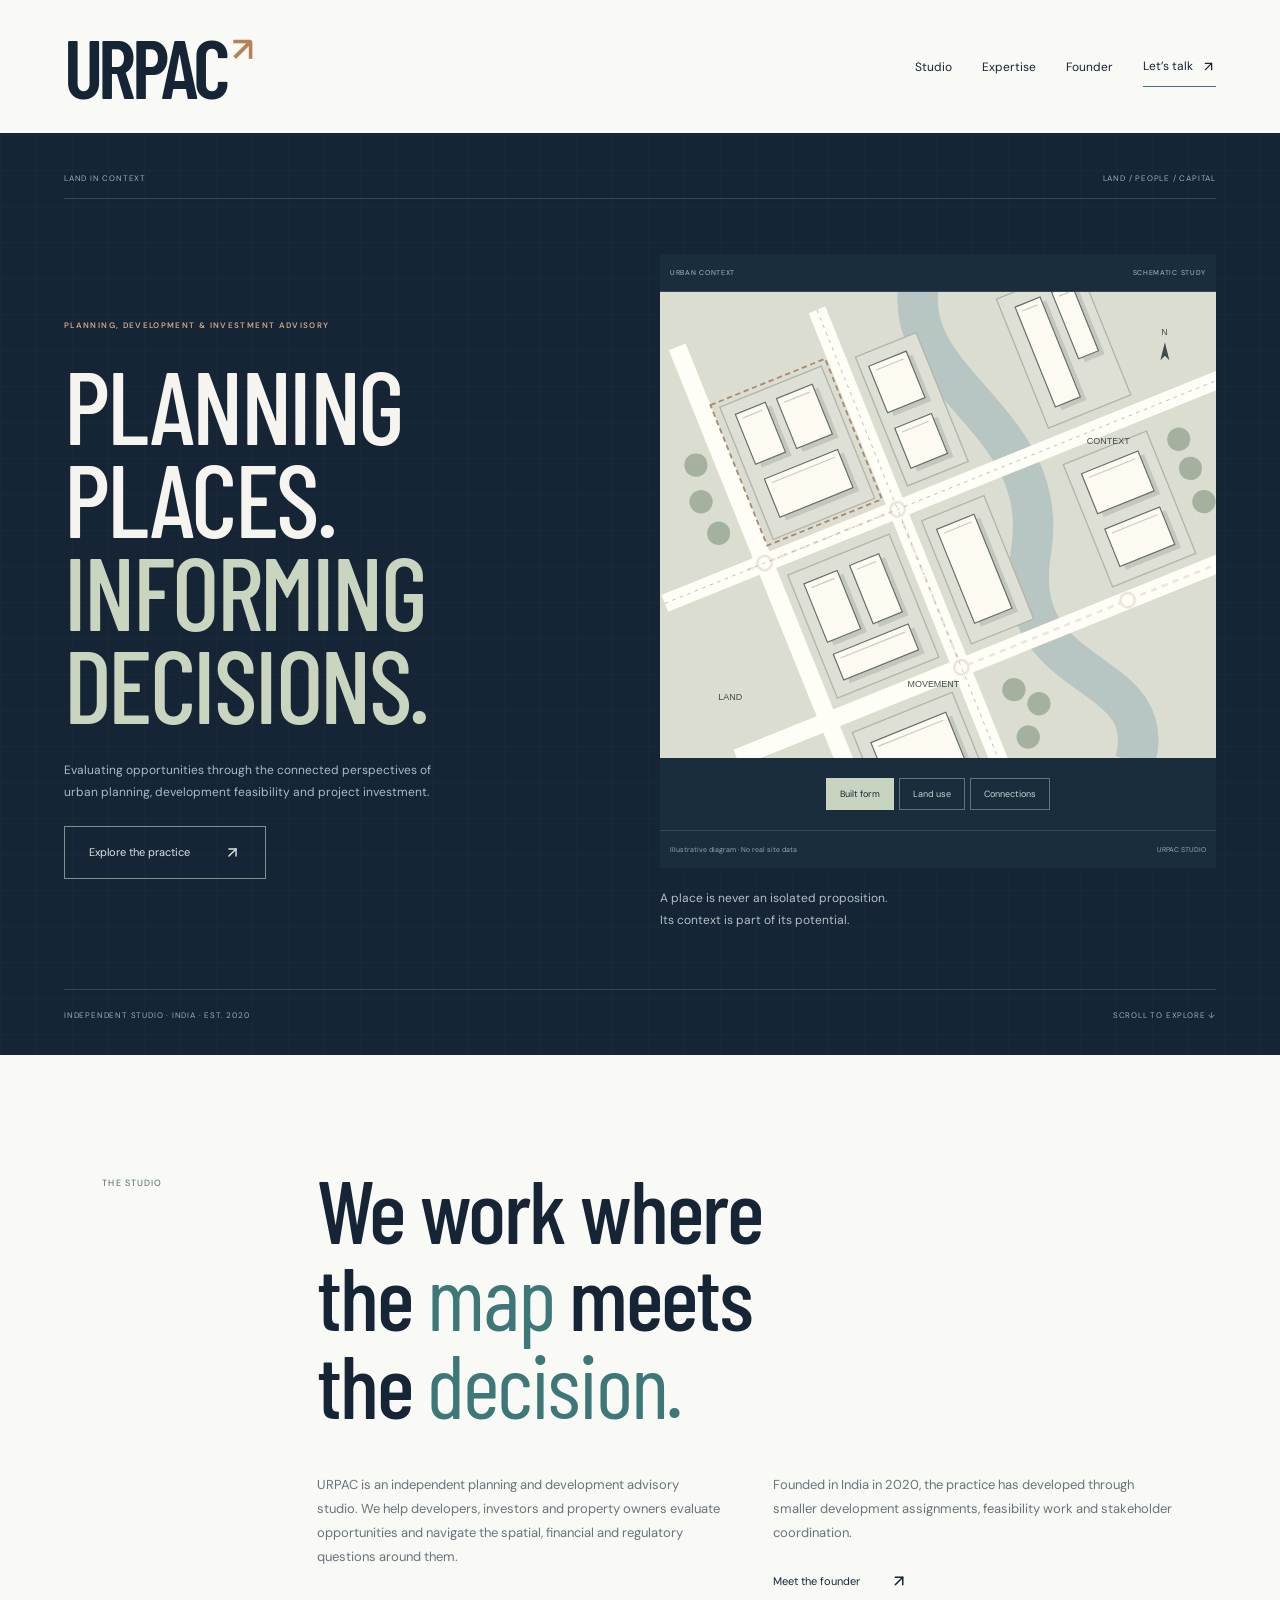
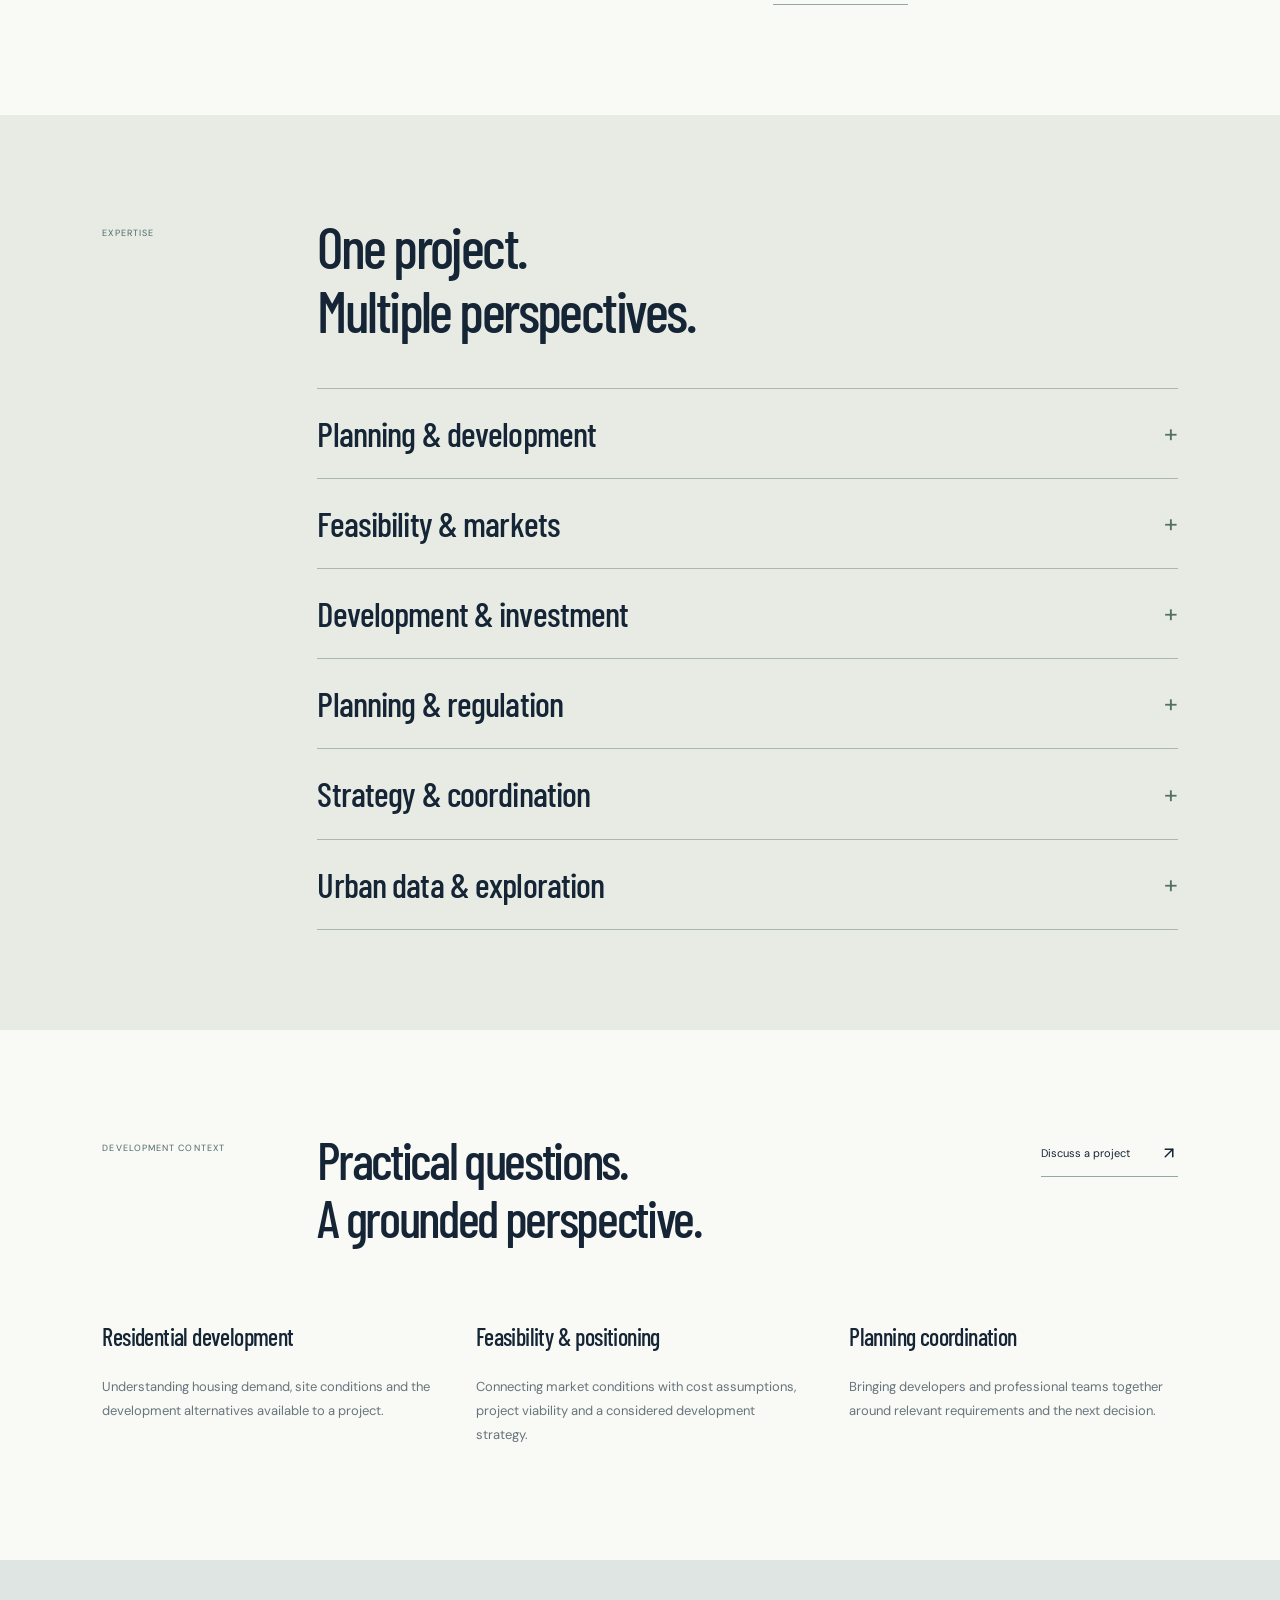
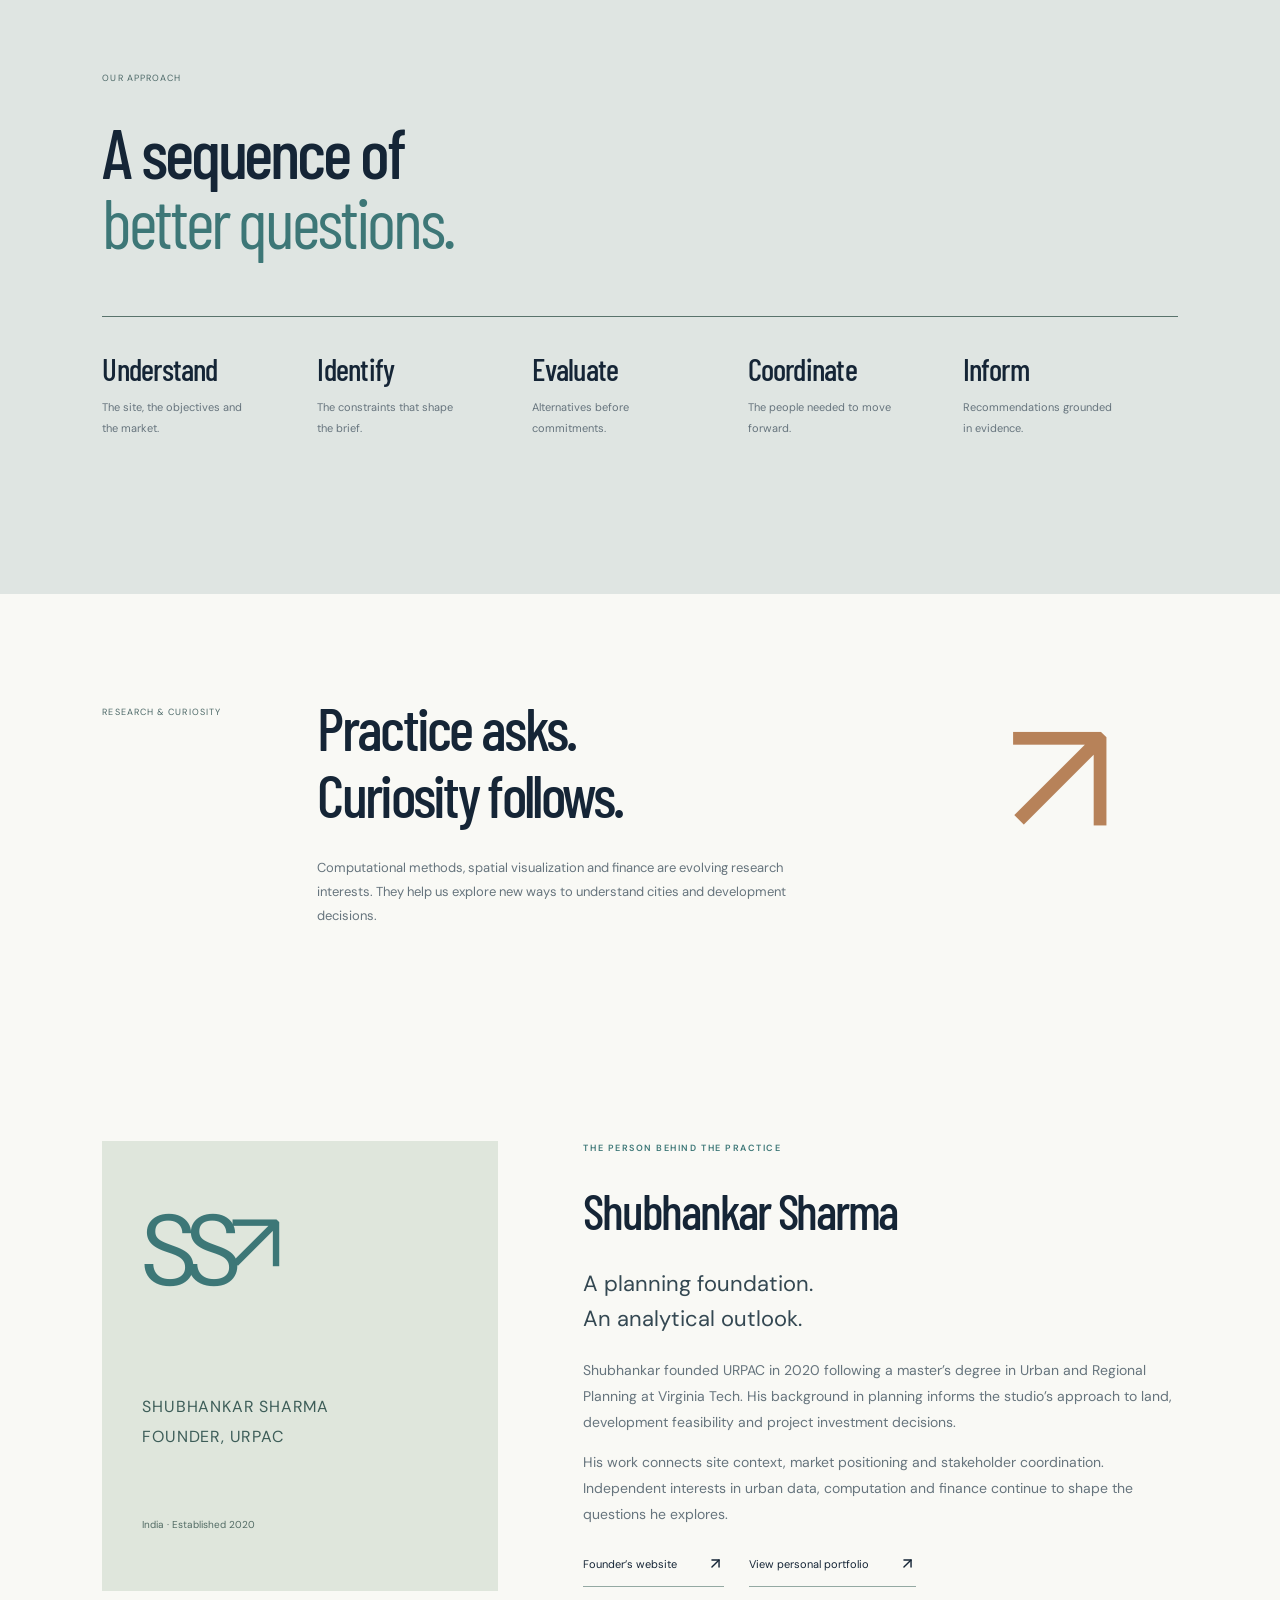
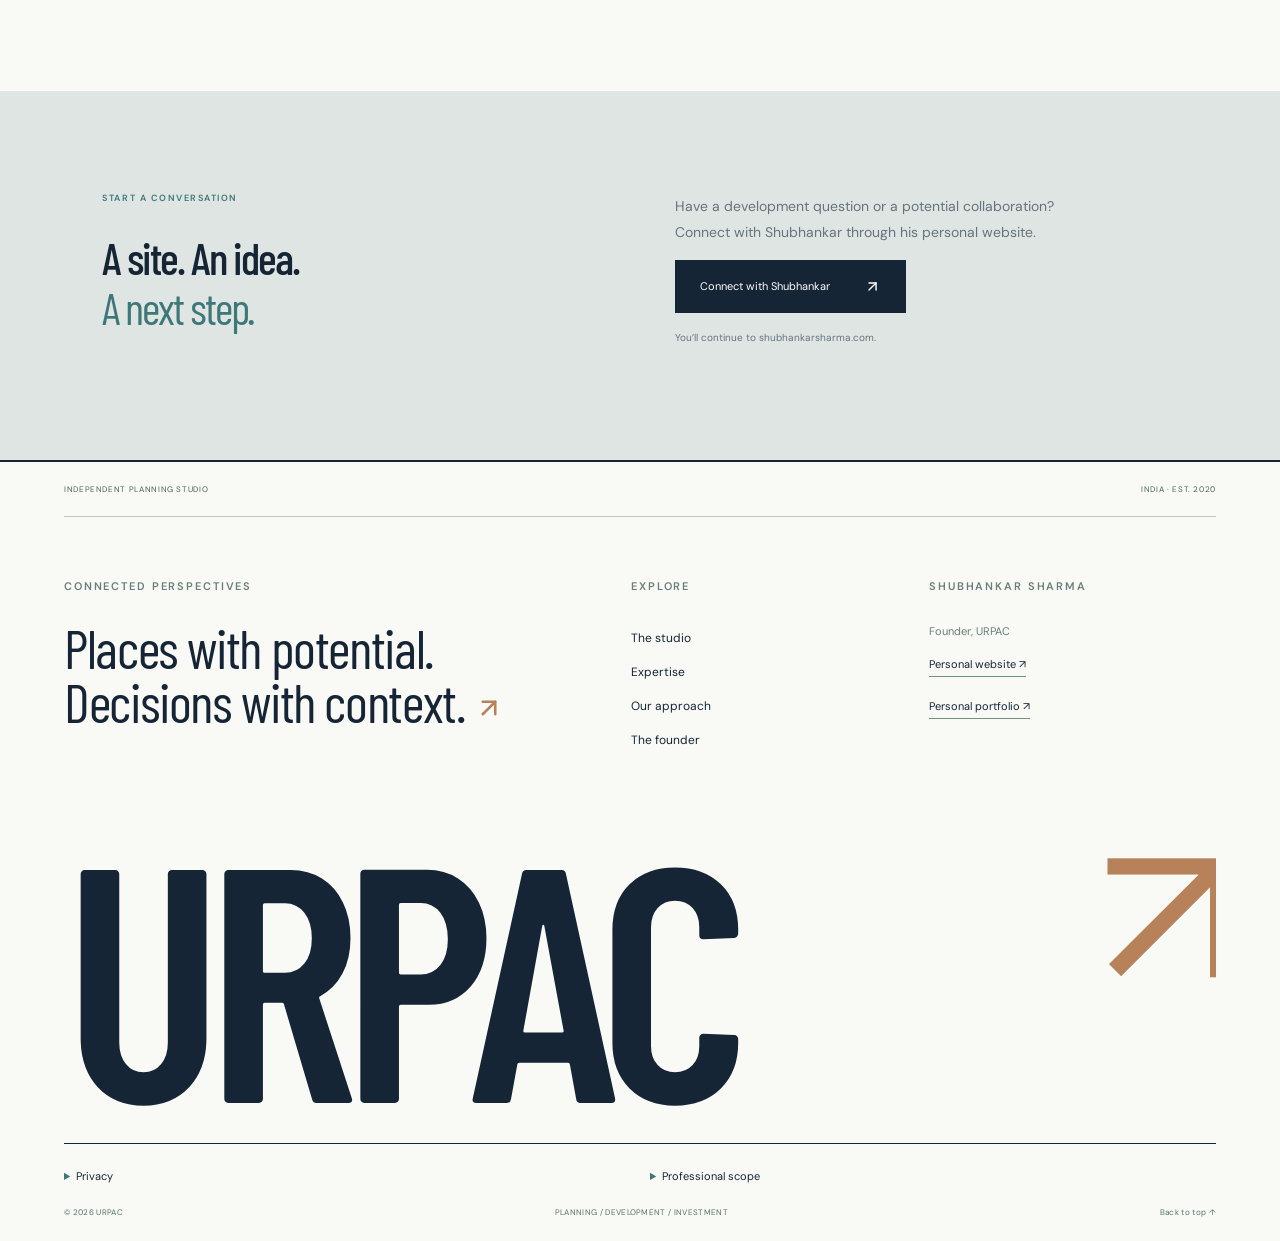
==== index.html @ d50142c6 "Launch URPAC static website" ====
<!doctype html>
<html lang="en">
<head>
<meta charset="UTF-8">
<meta name="viewport" content="width=device-width, initial-scale=1">
<meta name="theme-color" content="#152536">
<title>URPAC — Planning, Development &amp; Investment Advisory</title>
<meta name="description" content="Planning, development feasibility and investment analysis from an independent Indian studio.">
<link rel="icon" type="image/svg+xml" href="/favicon.svg">
<link rel="stylesheet" href="/css/style.css">
<link rel="canonical" href="https://urpac.shubhankarsharma.com/">
<meta property="og:title" content="URPAC — Planning, Development &amp; Investment Advisory">
<meta property="og:description" content="Planning, development feasibility and investment analysis from an independent Indian studio.">
<meta property="og:type" content="website">
<meta property="og:url" content="https://urpac.shubhankarsharma.com/">
<meta property="og:image" content="https://urpac.shubhankarsharma.com/assets/social.svg">
<meta name="robots" content="index,follow">
<script defer src="/js/main.js"></script>
</head>
<body>
<div id="root"><a class="skip" href="#main">Skip to content</a><header class="studio-header simple-header"><a href="/" class="studio-wordmark">URPAC<span class="masthead-dot">↗</span></a><nav aria-label="Main navigation" class="simple-nav"><a href="/#studio" class="">Studio</a><a href="/#expertise" class="">Expertise</a><a href="/#founder" class="">Founder</a><a href="/#contact" class="">Let’s talk <svg xmlns="http://www.w3.org/2000/svg" width="15" height="15" viewBox="0 0 24 24" fill="none" stroke="currentColor" stroke-width="2" stroke-linecap="round" stroke-linejoin="round" class="lucide lucide-arrow-up-right"><path d="M7 7h10v10"></path><path d="M7 17 17 7"></path></svg></a></nav></header><main id="main"><section class="studio-hero"><div class="sheet-corner"><span>LAND IN CONTEXT</span><span>LAND / PEOPLE / CAPITAL</span></div><div class="studio-hero-main"><div><p class="eyebrow">PLANNING, DEVELOPMENT &amp; INVESTMENT ADVISORY</p><h1>PLANNING<br/>PLACES.<br/><span>INFORMING<br/>DECISIONS.</span></h1><p>Evaluating opportunities through the connected perspectives of urban planning, development feasibility and project investment.</p><a href="/#expertise" class="action">Explore the practice<svg xmlns="http://www.w3.org/2000/svg" width="17" height="17" viewBox="0 0 24 24" fill="none" stroke="currentColor" stroke-width="2" stroke-linecap="round" stroke-linejoin="round" class="lucide lucide-arrow-up-right"><path d="M7 7h10v10"></path><path d="M7 17 17 7"></path></svg></a></div><div class="studio-drawing"><div class="urban-map map-built-form"><div class="map-top"><span>URBAN CONTEXT</span><span>SCHEMATIC STUDY</span></div><svg viewBox="0 0 620 520" role="img" aria-label="Illustrative urban diagram showing built form, not a real location"><defs><pattern id="grid-blocksi" width="26" height="26" patternUnits="userSpaceOnUse"><path d="M26 0H0V26" fill="none" stroke="#d8ddd7" stroke-width=".5"></path></pattern></defs><rect width="620" height="520" fill="url(#grid-blocksi)"></rect><g transform="translate(50 20) rotate(-22 280 250)"><path d="M350 -30C280 70 430 170 350 300S440 470 370 560" stroke="#a9c5c5" stroke-width="45" fill="none"></path><path d="M-50 200H620M230 -40V580M-40 390H650M70 -60V600" stroke="#faf9f5" stroke-width="20"></path><path d="M-50 200H620M230 -40V580" stroke="#b5bcb5" stroke-width="1" stroke-dasharray="4 5"></path><g class="map-parcels" stroke="#a9b3a6" stroke-width="1.5" fill="#d7ddd0"><rect x="89" y="20" width="122" height="159"></rect><rect x="89" y="222" width="122" height="148"></rect><rect x="250" y="222" width="75" height="148"></rect><rect x="90" y="412" width="120" height="115"></rect><rect x="420" y="223" width="100" height="147"></rect><rect x="250" y="25" width="73" height="155"></rect><rect x="420" y="24" width="99" height="155"></rect></g><g class="map-buildings" fill="#f7f5ed" stroke="#596e69" stroke-width="1.3"><g><rect x="107" y="40" width="36" height="60" fill="#bac4ba" stroke="none"></rect><rect x="102" y="34" width="36" height="60"></rect><path d="M108 41h24" stroke="#c2c9bc"></path></g><g><rect x="156" y="41" width="43" height="60" fill="#bac4ba" stroke="none"></rect><rect x="151" y="35" width="43" height="60"></rect><path d="M157 42h31" stroke="#c2c9bc"></path></g><g><rect x="110" y="119" width="88" height="46" fill="#bac4ba" stroke="none"></rect><rect x="105" y="113" width="88" height="46"></rect><path d="M111 120h76" stroke="#c2c9bc"></path></g><g><rect x="107" y="244" width="40" height="70" fill="#bac4ba" stroke="none"></rect><rect x="102" y="238" width="40" height="70"></rect><path d="M108 245h28" stroke="#c2c9bc"></path></g><g><rect x="162" y="244" width="35" height="70" fill="#bac4ba" stroke="none"></rect><rect x="157" y="238" width="35" height="70"></rect><path d="M163 245h23" stroke="#c2c9bc"></path></g><g><rect x="108" y="329" width="90" height="31" fill="#bac4ba" stroke="none"></rect><rect x="103" y="323" width="90" height="31"></rect><path d="M109 330h78" stroke="#c2c9bc"></path></g><g><rect x="267" y="243" width="45" height="113" fill="#bac4ba" stroke="none"></rect><rect x="262" y="237" width="45" height="113"></rect><path d="M268 244h33" stroke="#c2c9bc"></path></g><g><rect x="110" y="436" width="90" height="70" fill="#bac4ba" stroke="none"></rect><rect x="105" y="430" width="90" height="70"></rect><path d="M111 437h78" stroke="#c2c9bc"></path></g><g><rect x="441" y="46" width="30" height="120" fill="#bac4ba" stroke="none"></rect><rect x="436" y="40" width="30" height="120"></rect><path d="M442 47h18" stroke="#c2c9bc"></path></g><g><rect x="485" y="46" width="24" height="80" fill="#bac4ba" stroke="none"></rect><rect x="480" y="40" width="24" height="80"></rect><path d="M486 47h12" stroke="#c2c9bc"></path></g><g><rect x="440" y="246" width="68" height="48" fill="#bac4ba" stroke="none"></rect><rect x="435" y="240" width="68" height="48"></rect><path d="M441 247h56" stroke="#c2c9bc"></path></g><g><rect x="441" y="313" width="66" height="45" fill="#bac4ba" stroke="none"></rect><rect x="436" y="307" width="66" height="45"></rect><path d="M442 314h54" stroke="#c2c9bc"></path></g><g><rect x="265" y="46" width="45" height="56" fill="#bac4ba" stroke="none"></rect><rect x="260" y="40" width="45" height="56"></rect><path d="M266 47h33" stroke="#c2c9bc"></path></g><g><rect x="266" y="121" width="44" height="48" fill="#bac4ba" stroke="none"></rect><rect x="261" y="115" width="44" height="48"></rect><path d="M267 122h32" stroke="#c2c9bc"></path></g></g><g fill="#7b9b7b"><circle cx="40" cy="70" r="13" opacity=".65"></circle><circle cx="30" cy="110" r="13" opacity=".65"></circle><circle cx="35" cy="150" r="13" opacity=".65"></circle><circle cx="550" cy="245" r="13" opacity=".65"></circle><circle cx="550" cy="280" r="13" opacity=".65"></circle><circle cx="550" cy="320" r="13" opacity=".65"></circle><circle cx="275" cy="435" r="13" opacity=".65"></circle><circle cx="295" cy="460" r="13" opacity=".65"></circle><circle cx="270" cy="490" r="13" opacity=".65"></circle></g><g class="connection-lines" stroke="#b78259" stroke-width="3" fill="#faf8f2"><path d="M50 200H230V390H540" fill="none" stroke-dasharray="7 6"></path><circle cx="70" cy="200" r="8"></circle><circle cx="230" cy="200" r="8"></circle><circle cx="230" cy="390" r="8"></circle><circle cx="430" cy="390" r="8"></circle></g><rect x="80" y="14" width="138" height="169" fill="none" stroke="#b78259" stroke-width="2" stroke-dasharray="6 4"></rect></g><g fill="#344d4e" font-family="Arial" font-size="10"><text x="65" y="455">LAND</text><text x="276" y="440">MOVEMENT</text><text x="476" y="170">CONTEXT</text><text x="559" y="48">N</text><path d="M563 56l-5 20 5-5 5 5z"></path></g></svg><div class="map-controls" aria-label="Diagram layers"><button aria-pressed="true">Built form</button><button aria-pressed="false">Land use</button><button aria-pressed="false">Connections</button></div><div class="map-bottom"><span>Illustrative diagram · No real site data</span><span>URPAC STUDIO</span></div></div><p> A place is never an isolated proposition.<br/>Its context is part of its potential.</p></div></div><div class="sheet-bottom"><span>INDEPENDENT STUDIO · INDIA · EST. 2020</span><span>SCROLL TO EXPLORE ↓</span></div></section><section id="studio" class="studio-intro section"><div class="section-ref">THE STUDIO</div><div><h2>We work where<br/>the <em>map</em> meets<br/>the <em>decision.</em></h2><div class="intro-columns"><p>URPAC is an independent planning and development advisory studio. We help developers, investors and property owners evaluate opportunities and navigate the spatial, financial and regulatory questions around them.</p><div><p>Founded in India in 2020, the practice has developed through smaller development assignments, feasibility work and stakeholder coordination.</p><a href="/#founder" class="text-link">Meet the founder<svg xmlns="http://www.w3.org/2000/svg" width="18" height="18" viewBox="0 0 24 24" fill="none" stroke="currentColor" stroke-width="2" stroke-linecap="round" stroke-linejoin="round" class="lucide lucide-arrow-up-right"><path d="M7 7h10v10"></path><path d="M7 17 17 7"></path></svg></a></div></div></div></section><section id="expertise" class="section studio-expertise"><div class="section-ref">EXPERTISE</div><div class="expertise-index"><h2>One project.<br/>Multiple perspectives.</h2><details><summary><h3>Planning &amp; development</h3><span class="expand-sign">+</span></summary><div class="expertise-expanded"><p>Understand the possibilities of a site and connect them with a considered development strategy.</p><div><ul><li>Site and land-use evaluation</li><li>Development alternatives and spatial priorities</li><li>Project coordination and development guidance</li></ul><p class="small">Engagement scope is shaped by the site, objectives and applicable local framework.</p></div></div></details><details><summary><h3>Feasibility &amp; markets</h3><span class="expand-sign">+</span></summary><div class="expertise-expanded"><p>Test development ideas against market demand, site conditions and project viability.</p><div><ul><li>Residential demand and market positioning</li><li>Development alternatives and feasibility studies</li><li>Project viability and cost considerations</li></ul><p class="small">Assumptions and information gaps are made explicit; a feasibility study is not a guarantee of project performance.</p></div></div></details><details><summary><h3>Development &amp; investment</h3><span class="expand-sign">+</span></summary><div class="expertise-expanded"><p>Bring project cash flows, costs and capital requirements into the same decision framework.</p><div><ul><li>Project-level cash-flow analysis</li><li>Investment feasibility and return scenarios</li><li>Cost sensitivities and capital-allocation alternatives</li></ul><p class="small">Project-level analytical work, not securities advice, brokerage or a claim of regulated investment-adviser status.</p></div></div></details><details><summary><h3>Planning &amp; regulation</h3><span class="expand-sign">+</span></summary><div class="expertise-expanded"><p>Identify relevant requirements and coordinate the information needed for a structured approvals process.</p><div><ul><li>Zoning and land-use interpretation</li><li>Development permission and compliance assessment</li><li>Coordination with relevant planning authorities</li></ul><p class="small">Requirements depend on jurisdiction and current rules. Permit decisions remain with the relevant authorities; approvals are not guaranteed.</p></div></div></details><details><summary><h3>Strategy &amp; coordination</h3><span class="expand-sign">+</span></summary><div class="expertise-expanded"><p>Align developers, property owners and professional teams around a workable project direction.</p><div><ul><li>Project objectives and development priorities</li><li>Coordination with architects, consultants and owners</li><li>Alignment of market, financial and regulatory considerations</li></ul><p class="small">The studio works alongside appropriately qualified professionals according to each engagement.</p></div></div></details><details><summary><h3>Urban data &amp; exploration</h3><span class="expand-sign">+</span></summary><div class="expertise-expanded"><p>Explore spatial analysis, visualization and computation as tools for asking better planning questions.</p><div><ul><li>Exploratory spatial analysis and visualization</li><li>Development scenarios and planning-tool prototypes</li><li>Independent computational research</li></ul><p class="small">An evolving exploratory research direction, not a record of completed commercial computational engagements.</p></div></div></details></div></section><section id="work" class="section studio-work"><div class="work-title"><div class="section-ref">DEVELOPMENT CONTEXT</div><h2>Practical questions.<br/>A grounded perspective.</h2><a href="/#contact" class="text-link">Discuss a project<svg xmlns="http://www.w3.org/2000/svg" width="18" height="18" viewBox="0 0 24 24" fill="none" stroke="currentColor" stroke-width="2" stroke-linecap="round" stroke-linejoin="round" class="lucide lucide-arrow-up-right"><path d="M7 7h10v10"></path><path d="M7 17 17 7"></path></svg></a></div><div class="three-col"><div><h3>Residential development</h3><p>Understanding housing demand, site conditions and the development alternatives available to a project.</p></div><div><h3>Feasibility &amp; positioning</h3><p>Connecting market conditions with cost assumptions, project viability and a considered development strategy.</p></div><div><h3>Planning coordination</h3><p>Bringing developers and professional teams together around relevant requirements and the next decision.</p></div></div></section><section id="approach" class="studio-process section"><div class="section-ref">OUR APPROACH</div><h2>A sequence of<br/><em>better questions.</em></h2><div class="process-line"><div><h3>Understand</h3><p>The site, the objectives and the market.</p></div><div><h3>Identify</h3><p>The constraints that shape the brief.</p></div><div><h3>Evaluate</h3><p>Alternatives before commitments.</p></div><div><h3>Coordinate</h3><p>The people needed to move forward.</p></div><div><h3>Inform</h3><p>Recommendations grounded in evidence.</p></div></div></section><section id="research" class="studio-fieldnote section"><p class="section-ref">RESEARCH &amp; CURIOSITY</p><div><h2>Practice asks.<br/>Curiosity follows.</h2><p>Computational methods, spatial visualization and finance are evolving research interests. They help us explore new ways to understand cities and development decisions.</p></div><span class="fieldnote-mark" aria-hidden="true">↗</span></section><section id="founder" class="section founder"><div class="founder-panel"><div class="founder-mark">SS<span>↗</span></div><p>SHUBHANKAR SHARMA<br/>FOUNDER, URPAC</p><span>India · Established 2020</span></div><div><p class="eyebrow">THE PERSON BEHIND THE PRACTICE</p><h2>Shubhankar Sharma</h2><p class="lead">A planning foundation.<br/>An analytical outlook.</p><p>Shubhankar founded URPAC in 2020 following a master’s degree in Urban and Regional Planning at Virginia Tech. His background in planning informs the studio’s approach to land, development feasibility and project investment decisions.</p><p>His work connects site context, market positioning and stakeholder coordination. Independent interests in urban data, computation and finance continue to shape the questions he explores.</p><div class="founder-links"><a class="text-link" href="https://shubhankarsharma.com/" target="_blank" rel="noopener noreferrer">Founder’s website <svg xmlns="http://www.w3.org/2000/svg" width="17" height="17" viewBox="0 0 24 24" fill="none" stroke="currentColor" stroke-width="2" stroke-linecap="round" stroke-linejoin="round" class="lucide lucide-arrow-up-right"><path d="M7 7h10v10"></path><path d="M7 17 17 7"></path></svg></a><a class="text-link" href="https://shubhankarsharma.com/portfolio/" target="_blank" rel="noopener noreferrer">View personal portfolio <svg xmlns="http://www.w3.org/2000/svg" width="17" height="17" viewBox="0 0 24 24" fill="none" stroke="currentColor" stroke-width="2" stroke-linecap="round" stroke-linejoin="round" class="lucide lucide-arrow-up-right"><path d="M7 7h10v10"></path><path d="M7 17 17 7"></path></svg></a></div></div></section><section id="contact" class="section contact-simple"><div><p class="eyebrow">START A CONVERSATION</p><h2>A site. An idea.<br/><em>A next step.</em></h2></div><div><p>Have a development question or a potential collaboration? Connect with Shubhankar through his personal website.</p><a class="action" href="https://shubhankarsharma.com/" target="_blank" rel="noopener noreferrer">Connect with Shubhankar <svg xmlns="http://www.w3.org/2000/svg" width="17" height="17" viewBox="0 0 24 24" fill="none" stroke="currentColor" stroke-width="2" stroke-linecap="round" stroke-linejoin="round" class="lucide lucide-arrow-up-right"><path d="M7 7h10v10"></path><path d="M7 17 17 7"></path></svg></a><p class="contact-caption">You’ll continue to shubhankarsharma.com.</p></div></section></main><footer class="studio-footer"><div class="footer-sheet-head"><span>INDEPENDENT PLANNING STUDIO</span><span>INDIA · EST. 2020</span></div><div class="studio-footer-grid"><div><p class="eyebrow">CONNECTED PERSPECTIVES</p><a href="/#contact" class="footer-question">Places with potential.<br/>Decisions with context. <svg xmlns="http://www.w3.org/2000/svg" width="30" height="30" viewBox="0 0 24 24" fill="none" stroke="currentColor" stroke-width="2" stroke-linecap="round" stroke-linejoin="round" class="lucide lucide-arrow-up-right"><path d="M7 7h10v10"></path><path d="M7 17 17 7"></path></svg></a></div><div class="studio-footer-index"><p class="eyebrow">EXPLORE</p><a href="/#studio" class="">The studio</a><a href="/#expertise" class="">Expertise</a><a href="/#approach" class="">Our approach</a><a href="/#founder" class="">The founder</a></div><div class="studio-footer-note"><p class="eyebrow">SHUBHANKAR SHARMA</p><p>Founder, URPAC</p><a href="https://shubhankarsharma.com/">Personal website ↗</a><br/><br/><a href="https://shubhankarsharma.com/portfolio/">Personal portfolio ↗</a></div></div><a href="/" class="footer-masthead">URPAC<span>↗</span></a><div class="footer-notices"><details id="privacy"><summary>Privacy</summary><p>This website has no enquiry form, analytics or marketing cookies. External links take you to websites with their own privacy practices. Google Fonts receives technical request information when fonts load; the hosting provider may retain access logs.</p></details><details id="scope"><summary>Professional scope</summary><p>URPAC provides project-level planning and development analysis. Financial scenarios are not guaranteed returns or securities advice. Regulatory decisions remain with the relevant authorities. The urban diagram is schematic; the linked portfolio is Shubhankar Sharma’s personal work.</p></details></div><div class="studio-footer-bottom"><span data-copyright>© 2026 URPAC</span><span>PLANNING / DEVELOPMENT / INVESTMENT</span><a href="#main">Back to top ↑</a></div></footer></div>
</body>
</html>
---- css/style.css ----
@import url('https://fonts.googleapis.com/css2?family=Barlow+Condensed:wght@400;500;600&display=swap');
@import url('https://fonts.googleapis.com/css2?family=DM+Sans:wght@400;450;500;550;600;650;700&family=Libre+Baskerville:ital@1&display=swap');
:root{font-family:'DM Sans',sans-serif;color:#152536;background:#f6f4ef;font-synthesis:none;--navy:#152536;--teal:#3d7777;--copper:#b78259;--line:#d8dcd5}*{box-sizing:border-box}body{margin:0}a{color:inherit;text-decoration:none}button,input,select,textarea{font:inherit}button,a,input,select,textarea{outline-offset:5px}button{cursor:pointer}a:focus-visible,button:focus-visible{outline:2px solid var(--teal)}h1,h2,h3,p{margin-top:0}h1,h2,h3{font-weight:500;letter-spacing:-.045em;line-height:1.12}h1{font-size:clamp(48px,5.4vw,80px);white-space:pre-line}h2{font-size:clamp(35px,3.5vw,53px);margin-bottom:28px;white-space:pre-line}h2 em{font-family:'Libre Baskerville',serif;font-weight:400;font-size:.87em;color:var(--teal)}h3{font-size:24px;letter-spacing:-.025em}p{font-size:14px;line-height:1.85;color:#66747d}header{height:106px;margin:0 6%;border-bottom:1px solid var(--line);display:flex;align-items:center;justify-content:space-between;gap:20px}.wordmark{font-size:30px;letter-spacing:-.045em;font-weight:650;display:flex;align-items:center;gap:12px}.brand-symbol{font-size:37px;border:1px solid var(--teal);color:var(--teal);width:39px;height:42px;line-height:34px;padding-left:5px;position:relative}.brand-symbol>span{font-size:16px;position:absolute;right:1px;top:1px}.brand-sub{font-size:6.5px;letter-spacing:.12em;line-height:1.6;font-weight:500;border-left:1px solid #c5cbc6;padding-left:12px;margin-left:4px}nav{display:flex;align-items:center;gap:27px;font-size:11px}nav a:hover{color:var(--teal)}.nav-contact{display:flex;gap:22px;align-items:center;border-bottom:1px solid var(--teal);padding:12px 0}.menu{display:none;background:none;border:0;color:var(--navy)}.eyebrow{font-size:9px;letter-spacing:.17em;font-weight:600;color:var(--teal);line-height:1.7;margin-bottom:25px}.hero{padding:64px 6% 60px;display:grid;grid-template-columns:1fr 1.03fr;gap:45px;align-items:center}.hero h1{font-size:clamp(48px,5.3vw,77px);line-height:1.05;margin-bottom:24px}.hero h1>span{color:var(--teal)}.hero-copy>p:not(.eyebrow){max-width:410px;font-size:13px;margin-bottom:28px}.action{display:inline-flex;align-items:center;gap:34px;background:var(--navy);color:white;padding:17px 24px;font-size:11px;border:1px solid transparent;transition:background .2s}.action:hover{background:var(--teal)}.action.light{background:#f6f4ef;color:var(--navy)}.action.light:hover{background:#e3e9e3}.hero-visual{align-self:center}.hero-visual-note{display:flex;align-items:center;justify-content:space-between;padding-top:22px;gap:20px}.hero-visual-note>span{font-size:8px;letter-spacing:.08em;color:#61706e}.hero-visual-note p{font:italic 14px 'Libre Baskerville',serif;max-width:180px;line-height:1.6;margin:0}.urban-map{background:#e8ece4;position:relative;border:1px solid #d7ded3;overflow:hidden}.map-top,.map-bottom{display:flex;justify-content:space-between;padding:21px 24px;font-size:7px;letter-spacing:.1em;color:#596e69}.map-top{border-bottom:1px solid #d2d9cf}.urban-map svg{width:100%;display:block}.map-bottom{font-size:7px;letter-spacing:0;border-top:1px solid #d2d9cf;padding:17px 20px}.map-controls{display:flex;justify-content:center;gap:5px;padding:0 15px 20px}.map-controls button{border:1px solid #c3cec3;background:transparent;color:#49605b;padding:9px 13px;font-size:9px}.map-controls button[aria-pressed=true]{background:#3d7777;border-color:#3d7777;color:white}.map-buildings,.map-parcels,.connection-lines{transition:opacity .25s}.connection-lines{opacity:.2}.map-land-use .map-buildings{opacity:.1}.map-land-use .map-parcels{fill:#93b09c}.map-connections .map-buildings{opacity:.25}.map-connections .connection-lines{opacity:1}.discipline-strip{padding:23px 6%;border-top:1px solid var(--line);border-bottom:1px solid var(--line);display:flex;align-items:center;gap:30px;font-size:10px;letter-spacing:.1em}.discipline-strip i{font-style:normal;color:var(--copper)}.discipline-strip p{margin:0 0 0 auto;font-size:10px;letter-spacing:0}.section{padding:100px 8%}.split{display:grid;grid-template-columns:1fr 1fr;gap:100px}.lead{font-size:22px;line-height:1.6;color:#344852}.text-link{display:inline-flex;gap:30px;align-items:center;font-size:11px;padding:14px 0;border-bottom:1px solid #94a9a3}.text-link:hover{color:var(--teal)}.section-heading{display:flex;justify-content:space-between;align-items:end;gap:30px;margin-bottom:40px}.section-heading h2{margin-bottom:0}.section-heading>p{font-size:12px;max-width:350px}.expertise{background:#e9ede7}.expertise-grid{display:grid;grid-template-columns:repeat(3,1fr);column-gap:35px}.expertise-card{border-top:1px solid #b9c5ba;padding:23px 0 35px}.card-index{display:flex;justify-content:space-between;align-items:center;color:var(--teal);font-size:10px;margin-bottom:36px}.expertise-card h3{text-transform:none;font-size:27px;max-width:230px;line-height:1.2}.expertise-card p{font-size:12px;line-height:1.8}.expertise-card:hover h3{color:var(--teal)}.project-grid{display:grid;grid-template-columns:1fr 1fr;gap:45px 30px}.project-card{display:block}.project-card .urban-map svg{max-height:330px}.project-card .map-bottom{display:none}.project-card .map-top{padding:15px 20px}.project-title{display:flex;align-items:center;justify-content:space-between;gap:20px}.project-title h3{font-size:28px;margin:0}.project-card>p:not(.status-label){font-size:12px;margin:15px 0}.project-category{font-size:9px;color:#657771;border-top:1px solid #d1d9d0;padding-top:13px;display:block}.status-label{display:block;font-size:8px;letter-spacing:.1em;color:#6d746d;margin:23px 0 13px;line-height:1.7}.status-label.research{color:#3d7777}.status-label.draft{color:#8b4a28}.small{font-size:10px;line-height:1.8;margin-top:22px}.approach-preview{display:grid;grid-template-columns:1fr 1fr;gap:90px;padding:85px 8%;background:var(--navy);color:#fff}.approach-preview .eyebrow{color:#92b8b4}.approach-preview h2 em{color:#b9d0c6}.approach-preview>div>p:not(.eyebrow){color:#aebfc7;font-size:13px;max-width:400px}.approach-preview .action{margin-top:20px}.approach-preview ol{list-style:none;padding:0;margin:0}.approach-preview li{display:flex;gap:23px;border-top:1px solid #ffffff25;padding:24px 0;align-items:start}.approach-preview li>span{color:#b99a74;font-size:10px;padding-top:7px}.approach-preview li h3{font-size:23px;margin:0 0 7px}.approach-preview li p{font-size:11px;color:#aebfc7;margin:0}.approach-preview li>svg{margin-left:auto;color:#89a7a4}.research-section{background:#f0eee6}.cta{padding:65px 8%;background:#3d7777;color:white;display:flex;align-items:center;justify-content:space-between;gap:35px}.cta .eyebrow{color:#c5ded6}.cta h2{margin-bottom:0;font-size:43px}.page-head{padding:70px 8%;border-bottom:1px solid var(--line);background:#eeeee6}.page-head h1{font-size:clamp(43px,4.8vw,70px);max-width:980px;margin:0 0 25px}.page-head>p:last-child{max-width:660px;margin-bottom:0}.timeline{background:#e9ede7}.timeline-row{display:grid;grid-template-columns:100px 1fr 1fr;gap:30px;padding:40px 0;border-top:1px solid #c3cec4}.timeline-row>span{font-size:36px;letter-spacing:-.04em;color:var(--teal)}.timeline-row h3{font-size:30px}.timeline-row p{font-size:13px;margin:0}.founder{display:grid;grid-template-columns:.8fr 1.2fr;gap:85px;align-items:start}.founder-panel{background:#dfe6dc;padding:60px 40px;min-height:450px;display:flex;flex-direction:column;justify-content:space-between}.founder-mark{font-size:170px;letter-spacing:-.1em;line-height:1;color:#3d7777}.founder-mark span{font-size:85px;vertical-align:top}.founder-panel p{font-size:16px;letter-spacing:.05em;color:#3d5d58;margin-top:40px}.founder-panel>span{font-size:10px;color:#526b64}.founder-facts>div{border-top:1px solid var(--line);padding-top:18px}.founder-facts span{font-size:8px;letter-spacing:.13em;color:var(--teal)}.founder-facts p{font-size:12px;margin:8px 0 18px}.service-list article{display:grid;grid-template-columns:150px 1fr;gap:40px;border-top:1px solid var(--line);padding:45px 0}.service-list h2{font-size:35px;max-width:650px}.big-index{font-size:55px;letter-spacing:-.06em;color:#8aa8a0}.service-list ul{padding-left:18px;font-size:14px;color:#526b6f;line-height:2}.service-list article>div{max-width:730px}.scope-list{list-style:none;margin:0 0 40px;padding:0}.scope-list li{display:flex;gap:25px;border-bottom:1px solid var(--line);padding:20px 0}.scope-list span{font-size:10px;color:var(--teal);padding-top:7px}.scope-list h3{margin:0;font-size:25px}.content-note{background:#e8ede6;border-left:2px solid #799b8b;padding:22px 26px;font-size:12px;line-height:1.8;color:#4b625c;margin-bottom:35px}.content-note p{font-size:12px;margin-bottom:0}.filters{display:flex;gap:9px;flex-wrap:wrap;margin:30px 0}.filters button{background:transparent;border:1px solid #c4cec4;padding:11px 15px;font-size:10px;color:#526762}.filters button[aria-pressed=true]{background:#152536;color:#fff;border-color:#152536}.result-count{font-size:10px}.empty-state{text-align:center;padding:70px 25px;border:1px solid var(--line)}.empty-state button{background:transparent;border:0;border-bottom:1px solid #799b8b;padding:10px;color:var(--teal)}.case-layout{display:grid;grid-template-columns:250px 1fr;gap:70px}.case-layout aside{border-top:1px solid var(--line);padding-top:22px}.case-layout aside>a{font-size:11px}.case-layout article h2{margin-top:45px;font-size:36px}.case-layout article h3{margin-top:35px}.case-layout .urban-map svg{max-height:440px}.case-steps{font-size:14px;color:#66747d;line-height:1.8;padding-left:20px}.case-steps li{padding:10px 0}.draft-banner{background:#f0dcc7;padding:22px 8%;font-size:11px;line-height:1.8;color:#7a4928}.approach-detail article{display:grid;grid-template-columns:160px 1fr;gap:40px;border-top:1px solid #c7d2c8;padding:45px 0}.approach-detail article>span{font-size:70px;color:#b3c6b8;letter-spacing:-.07em}.approach-detail article>div{max-width:680px}.approach-detail h2{font-size:36px}.approach-detail .eyebrow{margin-bottom:18px}.principles{background:#e9ede7}.three-col{display:grid;grid-template-columns:repeat(3,1fr);gap:45px}.three-col p{font-size:13px}.topic-list{margin-top:45px}.topic-list>div{display:grid;grid-template-columns:55px 1fr 170px;align-items:center;gap:25px;border-top:1px solid var(--line);padding:26px 0}.topic-list>div>span:first-child{font-size:10px;color:var(--teal)}.topic-list h3{margin:0;font-size:27px}.topic-list .status-label{margin:0}.research-note{margin-top:80px}.contact-layout{display:grid;grid-template-columns:.8fr 1.2fr;gap:95px}dl{margin:35px 0}dt{font-size:8px;letter-spacing:.13em;text-transform:uppercase;color:#3d7777;margin-top:25px}dd{font-size:12px;line-height:1.7;color:#66747d;margin:8px 0}.form-grid{display:grid;grid-template-columns:1fr 1fr;gap:22px}label{display:block;font-size:11px;margin-bottom:22px}input,select,textarea{display:block;width:100%;border:1px solid #b8c5bf;background:#fff;padding:13px;margin-top:9px;border-radius:0;min-width:0}input:focus,select:focus,textarea:focus{outline:2px solid #3d7777}textarea{resize:vertical}.consent{display:flex;gap:12px;align-items:start;line-height:1.8}.consent input{width:16px;margin-top:2px}.consent a{text-decoration:underline}button:disabled{opacity:.6;cursor:wait}form [role=status]{font-size:12px;margin-top:20px}.legal{max-width:1000px;margin:auto}.legal h3{margin-top:40px}.legal h2{font-size:36px}footer{padding:65px 8% 25px;background:#152536;color:#e9eee7}.footer-top{display:grid;grid-template-columns:1fr 1fr .8fr;gap:70px}.footer-logo{font-size:48px;letter-spacing:-.05em;font-weight:600}.footer-logo>span{font-size:30px;color:#9fbeb3;margin-left:14px}.footer-top p{color:#9fb0b8;font-size:10px}.footer-top .footer-statement{font-size:18px;line-height:1.5;color:#c1cfcf;margin-top:30px}.footer-links{display:grid;grid-template-columns:1fr 1fr;gap:20px;font-size:11px;align-content:start;padding-top:12px}.footer-location{padding-top:12px}.footer-location .eyebrow{color:#a6c0b7;font-size:8px}.footer-location p{line-height:2;margin-top:25px}.footer-location>a{font-size:11px;border-bottom:1px solid #536b6b;padding-bottom:7px}.footer-bottom{display:flex;justify-content:space-between;border-top:1px solid #ffffff25;padding-top:25px;margin-top:45px;font-size:8px;color:#8fa4aa;letter-spacing:.1em}.skip{position:absolute;left:-9999px}.skip:focus{left:20px;top:20px;background:#fff;padding:20px;z-index:30}.not-found{padding:100px 8%}
@media(min-width:1500px){header,.hero,.discipline-strip{padding-left:8%;padding-right:8%}header{margin:0}.hero{gap:90px}.hero h1{font-size:85px}}
@media(max-width:1100px){header{margin:0 5%;height:90px}nav{gap:17px;font-size:10px}.brand-sub{display:none}.hero{padding:50px 5%;gap:30px}.hero h1{font-size:58px}.section{padding:75px 6%}.split{gap:55px}.hero-visual-note{display:block}.hero-visual-note p{margin-top:12px;max-width:none}.map-controls button{font-size:8px;padding:9px}.approach-preview{gap:45px;padding:65px 6%}.founder{gap:45px}.footer-top{gap:35px}.contact-layout{gap:45px}.case-layout{grid-template-columns:200px 1fr;gap:40px}}
@media(max-width:760px){header{height:80px}.wordmark{font-size:27px}.brand-sub{display:block;font-size:6px}.menu{display:block}nav{display:none;position:absolute;top:80px;left:0;right:0;background:#f6f4ef;z-index:20;padding:30px 6%;box-shadow:0 14px 20px #15253615;font-size:13px}nav.open{display:flex;flex-direction:column;align-items:stretch;gap:23px}.hero{grid-template-columns:1fr;padding:40px 6%;gap:40px}.hero h1{font-size:clamp(45px,10vw,65px)}.hero-copy>p:not(.eyebrow){max-width:500px}.hero-visual-note{display:flex}.hero-visual-note p{max-width:200px;margin:0;font-size:12px}.discipline-strip{padding:20px 6%;gap:18px;font-size:8px}.discipline-strip p{display:none}.section{padding:60px 6%}.split,.founder,.contact-layout,.approach-preview,.case-layout{grid-template-columns:1fr;gap:30px}.lead{font-size:20px}.section-heading{display:block;margin-bottom:32px}.section-heading>p,.section-heading>.text-link{margin-top:25px}.expertise-grid{grid-template-columns:1fr 1fr;gap:0 25px}.expertise-card h3{font-size:23px}.project-grid{grid-template-columns:1fr;gap:40px}.approach-preview{padding:55px 6%;gap:45px}.approach-preview h2{font-size:39px}.cta{display:block;padding:45px 6%}.cta h2{font-size:37px}.cta .action{margin-top:30px}.page-head{padding:45px 6%}.page-head h1{font-size:43px}.timeline-row{grid-template-columns:65px 1fr;gap:15px}.timeline-row>span{font-size:25px}.timeline-row h3{font-size:26px}.timeline-row p{grid-column:2}.founder-panel{min-height:330px;padding:35px}.founder-mark{font-size:110px}.founder-panel p{margin-top:25px}.service-list article{grid-template-columns:45px 1fr;gap:18px}.big-index{font-size:32px}.service-list h2{font-size:28px}.three-col{grid-template-columns:1fr;gap:20px}.approach-detail article{grid-template-columns:45px 1fr;gap:20px}.approach-detail article>span{font-size:35px}.approach-detail h2{font-size:28px}.topic-list>div{grid-template-columns:25px 1fr;gap:15px}.topic-list .status-label{grid-column:2}.topic-list h3{font-size:25px}.research-note{margin-top:55px}.form-grid{grid-template-columns:1fr;gap:0}.case-layout aside{border-bottom:1px solid var(--line);padding-bottom:25px}.case-layout aside dl{display:grid;grid-template-columns:1fr 1fr;gap:12px;margin:20px 0}.case-layout dt,.case-layout dd{margin:0}.case-layout dt{padding-top:5px}.footer-top{grid-template-columns:1fr 1fr;gap:35px}.footer-top>div:first-child{grid-column:1/-1}.footer-links{gap:18px;grid-template-columns:1fr}.footer-bottom{font-size:7px;gap:20px}footer{padding:45px 6% 25px}.urban-map .map-top{font-size:6px}.map-controls{padding-bottom:15px}.map-controls button{font-size:9px}.content-note{padding:18px;font-size:11px}}
@media(max-width:390px){.expertise-grid{grid-template-columns:1fr}.brand-sub{display:none}.hero-visual-note{display:block}.hero-visual-note p{margin-top:8px}}
@media(prefers-reduced-motion:reduce){*{transition:none!important;scroll-behavior:auto!important}}
/* URPAC identity: studio masthead, drawing sheets and an editorial index. */

:root{background:#f9f9f5;--copper:#c58b58}h1,h2,h3{font-family:'Barlow Condensed','Arial Narrow','DM Sans',sans-serif}h2 em{font-family:inherit;font-size:1em;font-style:normal;color:var(--teal)}.studio-header{height:134px;margin:0;padding:0 5%;background:#f9f9f5;border-bottom:1px solid #152536;position:relative;gap:30px}.studio-wordmark{font-family:'Barlow Condensed','Arial Narrow',sans-serif;font-size:82px;line-height:.9;font-weight:600;letter-spacing:-.055em;display:flex;align-items:start}.masthead-dot{font-family:'DM Sans';font-size:34px;color:#b78259;margin-left:7px;margin-top:5px}.studio-descriptor{font-size:8px;letter-spacing:.08em;line-height:1.9;max-width:250px;margin-right:auto}.header-tools{display:flex;gap:35px;align-items:center}.studio-contact{display:flex;gap:14px;align-items:center;font-size:11px}.studio-menu{display:flex;align-items:center;gap:35px;border:1px solid #152536;background:transparent;padding:14px 18px;font-size:11px}.studio-menu:hover{background:#e9ede7}.studio-header .studio-index{display:none;position:absolute;top:134px;right:0;left:0;padding:45px 8%;background:#152536;color:#f6f4ef;z-index:40;box-shadow:0 20px 30px #0002}.studio-header .studio-index.open{display:block}.studio-index>a{display:flex;align-items:center;gap:30px;border-top:1px solid #ffffff30;padding:17px 0;font-family:'Barlow Condensed','Arial Narrow',sans-serif;font-size:35px;letter-spacing:-.02em}.studio-index>a>span{font-family:'DM Sans';font-size:10px;color:#c58b58;width:25px}.studio-index>a>svg{margin-left:auto}.studio-index>a:hover{color:#c9dbd1}.studio-index .eyebrow{color:#c58b58}.studio-index>p:last-child{color:#9aacb0;font-size:10px;margin:25px 0 0}.studio-hero{background:#152536;color:#f6f4ef;padding:24px 5% 20px;position:relative;background-image:linear-gradient(#ffffff05 1px,transparent 1px),linear-gradient(90deg,#ffffff05 1px,transparent 1px);background-size:36px 36px}.sheet-corner,.sheet-bottom{display:flex;justify-content:space-between;font-size:8px;letter-spacing:.1em;color:#9baeb5;padding:15px 0;border-bottom:1px solid #ffffff25}.sheet-bottom{border-top:1px solid #ffffff25;border-bottom:0;padding-top:20px}.studio-hero-main{display:grid;grid-template-columns:1fr 1fr;gap:40px;padding:55px 0 45px;align-items:center}.studio-hero-main .eyebrow{color:#cba783;font-size:8px}.studio-hero h1{font-family:'Barlow Condensed','Arial Narrow',sans-serif;font-size:clamp(70px,8vw,124px);line-height:.91;font-weight:500;letter-spacing:-.025em;margin-bottom:30px}.studio-hero h1>span{color:#c9d5bf}.studio-hero-main>div>p:not(.eyebrow){max-width:390px;color:#aabcc4;font-size:12px;line-height:1.8}.studio-hero .action{border:1px solid #76958f;background:none;color:#dce4dd;margin-top:10px}.studio-hero .action:hover{background:#3d7777}.studio-drawing .urban-map{background:#1a2d3d;border:0}.studio-drawing .map-top{border-color:#ffffff20;color:#a7bec0;padding:14px 10px}.studio-drawing .map-bottom{border-color:#ffffff20;color:#92aaaf;padding:14px 10px}.studio-drawing .urban-map svg{filter:sepia(.1) saturate(.65);background:#d3dacc}.studio-drawing .map-controls{padding:20px 0}.studio-drawing .map-controls button{color:#c7d4ce;border-color:#5c7779;background:none}.studio-drawing .map-controls button[aria-pressed=true]{background:#c7d4bf;color:#152536;border-color:#c7d4bf}.studio-drawing>p{font-size:11px;color:#b2c1c4!important;line-height:1.7;margin-top:20px;max-width:none!important}.studio-drawing>p>span{color:#cba783;font-size:8px;display:block;margin-bottom:6px}.studio-intro{display:grid;grid-template-columns:180px 1fr;gap:35px;padding-top:110px;padding-bottom:110px}.section-ref{font-size:9px;letter-spacing:.12em;color:#4c6867;padding-top:10px;line-height:1.8}.studio-intro h2{font-size:clamp(60px,7vw,102px);line-height:.98;letter-spacing:-.025em}.intro-columns{display:grid;grid-template-columns:1fr 1fr;gap:50px;margin-top:45px}.intro-columns p{font-size:13px}.studio-expertise{display:grid;grid-template-columns:180px 1fr;gap:35px;background:#e7ebe4}.expertise-index>h2{font-size:57px;margin-bottom:45px}.expertise-index details{border-top:1px solid #a8b8ad}.expertise-index details:last-child{border-bottom:1px solid #a8b8ad}.expertise-index summary{list-style:none;cursor:pointer;display:flex;align-items:center;gap:24px;padding:25px 0}.expertise-index summary::-webkit-details-marker{display:none}.expertise-index summary>span:first-child{font-size:10px;color:#3d7777}.expertise-index summary h3{font-size:35px;margin:0}.expand-sign{font-size:25px;font-weight:400;margin-left:auto;color:#537266}.expertise-index details[open] .expand-sign{transform:rotate(45deg)}.expertise-expanded{display:grid;grid-template-columns:1fr 1fr;gap:35px;padding:0 0 35px 40px}.expertise-expanded p{font-size:12px}.expertise-expanded ul{font-size:12px;line-height:1.8;padding-left:18px;color:#526d69}.expertise-expanded .small{font-size:10px}.work-title{display:grid;grid-template-columns:180px 1fr auto;gap:35px;align-items:start;margin-bottom:50px}.work-title h2{font-size:52px}.studio-work .project-grid{gap:50px}.studio-work .project-card .urban-map{border:1px solid #bcc5b9;background:#ecede7}.studio-work .project-title h3{font-size:35px}.studio-work .project-card>p:not(.status-label){max-width:420px}.studio-process{background:#dfe5e2}.studio-process>h2{font-size:70px;line-height:1;margin:30px 0 60px}.process-line{display:grid;grid-template-columns:repeat(5,1fr);gap:0;border-top:1px solid #59736c;margin-bottom:35px}.process-line>div{padding:25px 20px 10px 0;position:relative}.process-line>div:before{content:'';position:absolute;top:-5px;left:0;width:9px;height:9px;background:#59736c}.process-line>div>span{font-size:10px;color:#5b7770}.process-line h3{font-size:31px;margin:23px 0 10px}.process-line p{font-size:11px;max-width:150px}.studio-fieldnote{display:grid;grid-template-columns:180px 1fr 170px;gap:35px;align-items:start}.studio-fieldnote h2{font-size:60px}.studio-fieldnote p:not(.section-ref){max-width:470px;font-size:13px}.fieldnote-mark{font-size:170px;color:#b78259;line-height:1;font-weight:400}.page-head{background:#e7ebe4;border-bottom:1px solid #7b9189}.page-head h1{font-size:76px;font-weight:500;line-height:1;letter-spacing:-.02em}.page-head .eyebrow{font-size:8px}.page-head>p:last-child{max-width:580px;font-size:13px}.service-list h2{font-size:43px}.founder h2{font-size:50px}.timeline-row h3{font-size:36px}.cta{background:#e7ebe4;color:#152536;border-top:1px solid #91a69a}.cta .eyebrow{color:#3d7777}.cta h2{font-size:52px}.cta .action.light{background:#152536;color:#fff}.studio-footer{background:#f9f9f5;color:#152536;padding:0 5%;border-top:2px solid #152536}.footer-sheet-head{display:flex;justify-content:space-between;padding:22px 0;border-bottom:1px solid #bac7be;font-size:8px;letter-spacing:.08em;color:#49645d}.studio-footer-grid{display:grid;grid-template-columns:1.4fr .65fr .8fr;gap:65px;padding:60px 0}.footer-question{font-family:'Barlow Condensed','Arial Narrow',sans-serif;font-size:55px;line-height:.98;display:block;letter-spacing:-.025em}.footer-question svg{color:#b78259}.studio-footer-grid p{font-size:11px;color:#6a7e7b}.studio-footer-grid>div:first-child>p:last-child{margin:25px 0 0}.studio-footer-index>a{display:flex;gap:22px;padding:9px 0;font-size:12px}.studio-footer-index>a>span{font-size:8px;color:#698077}.studio-footer-note>a{font-size:11px;border-bottom:1px solid #738f82;padding-bottom:5px}.footer-masthead{font-family:'Barlow Condensed','Arial Narrow',sans-serif;display:flex;align-items:start;justify-content:space-between;font-weight:600;letter-spacing:-.05em;line-height:.83;font-size:clamp(150px,26vw,420px);padding:15px 0 35px;border-bottom:1px solid #152536;overflow:hidden}.footer-masthead>span{font-family:'DM Sans';font-size:.65em;font-weight:400;color:#b78259;line-height:.8}.studio-footer-bottom{display:flex;align-items:center;justify-content:space-between;gap:25px;padding:24px 0;font-size:8px;letter-spacing:.04em;color:#57716c}.studio-footer-bottom>div{display:flex;gap:24px}
@media(max-width:1100px){.studio-descriptor{display:none}.studio-hero h1{font-size:87px}.studio-intro,.studio-expertise{grid-template-columns:120px 1fr}.work-title{grid-template-columns:120px 1fr}.work-title>.text-link{grid-column:2;justify-self:start}.studio-fieldnote{grid-template-columns:120px 1fr 100px}.fieldnote-mark{font-size:115px}.studio-footer-grid{gap:35px}.footer-question{font-size:46px}}
@media(max-width:760px){.studio-header{height:100px;padding:0 6%;gap:15px}.studio-wordmark{font-size:59px}.masthead-dot{font-size:24px}.studio-contact{display:none}.studio-menu{padding:11px 13px;gap:20px}.studio-header .studio-index{top:100px;padding:30px 6%}.studio-index>a{font-size:31px;gap:18px}.studio-hero{padding:15px 6%}.sheet-corner,.sheet-bottom{font-size:6px;gap:15px}.studio-hero-main{grid-template-columns:1fr;padding:35px 0;gap:40px}.studio-hero h1{font-size:clamp(75px,16vw,110px)}.studio-hero-main .eyebrow{font-size:7px}.studio-drawing>p{font-size:10px}.studio-intro,.studio-expertise{grid-template-columns:1fr;gap:25px}.studio-intro h2{font-size:65px}.intro-columns{grid-template-columns:1fr;gap:5px;margin-top:30px}.expertise-index>h2{font-size:45px}.expertise-index summary h3{font-size:29px}.expertise-index summary{gap:15px}.expertise-expanded{grid-template-columns:1fr;gap:0;padding-left:28px}.work-title{grid-template-columns:1fr;gap:20px}.work-title h2{font-size:43px;margin-bottom:0}.work-title>.text-link{grid-column:1}.studio-work .project-grid{gap:40px}.studio-process>h2{font-size:53px;margin-bottom:35px}.process-line{grid-template-columns:1fr;border-top:0;border-left:1px solid #59736c;margin-left:5px}.process-line>div{padding:5px 0 25px 25px}.process-line>div:before{top:7px;left:-5px}.process-line h3{margin:10px 0 5px}.process-line p{max-width:none}.studio-fieldnote{grid-template-columns:1fr 65px;gap:20px}.studio-fieldnote .section-ref{grid-column:1/-1}.studio-fieldnote h2{font-size:47px}.fieldnote-mark{font-size:80px}.studio-footer-grid{grid-template-columns:1fr 1fr;gap:40px 25px;padding:45px 0}.studio-footer-grid>div:first-child{grid-column:1/-1}.footer-question{font-size:52px}.footer-masthead{font-size:27vw;padding-bottom:22px}.footer-sheet-head>span:last-child{display:none}.footer-sheet-head{font-size:6px}.studio-footer-bottom{font-size:7px;flex-wrap:wrap;gap:18px}.studio-footer-bottom>span:nth-child(2){display:none}.page-head h1{font-size:52px}.cta h2{font-size:45px}.studio-footer .eyebrow{font-size:8px}}

/* A continuous, unnumbered studio page. */
html{scroll-behavior:smooth}section[id],details[id]{scroll-margin-top:30px}.simple-header{position:relative;z-index:2}.simple-nav{display:flex;gap:30px;font-size:12px}.simple-nav a{display:flex;align-items:center;gap:8px;padding:12px 0}.simple-nav a:last-child{border-bottom:1px solid var(--teal)}.expertise-index summary{padding-left:0}.expertise-expanded{padding-left:0}.expertise-expanded ul{list-style:none;padding:0}.expertise-expanded li{padding:8px 0;border-bottom:1px solid #c9d2c9}.process-line>div:before{display:none}.process-line h3{margin-top:10px}.founder-links{display:flex;flex-wrap:wrap;gap:25px}.founder-mark{font-size:100px}.contact-simple{background:#dfe5e2;display:grid;grid-template-columns:1fr 1fr;gap:70px;align-items:center}.contact-simple>div>p{max-width:430px}.contact-caption{font-size:10px;margin-top:16px}.footer-notices{display:flex;flex-wrap:wrap;gap:20px;padding-top:25px}.footer-notices details{flex:1;min-width:220px}.footer-notices summary{cursor:pointer;font-size:11px}.footer-notices p{font-size:11px;max-width:500px;margin:15px 0}.footer-notices summary::marker{color:var(--teal)}
@media(max-width:760px){.simple-header{height:auto;min-height:125px;flex-wrap:wrap;padding:20px 6%;gap:15px}.simple-nav{gap:22px;width:100%;justify-content:space-between;font-size:11px}.simple-nav a{padding:0 0 8px}.contact-simple{grid-template-columns:1fr;gap:15px}.founder-links{gap:12px}.founder-mark{font-size:90px}.expertise-expanded{padding-left:0}}
@media(prefers-reduced-motion:reduce){html{scroll-behavior:auto}*{transition:none!important}}
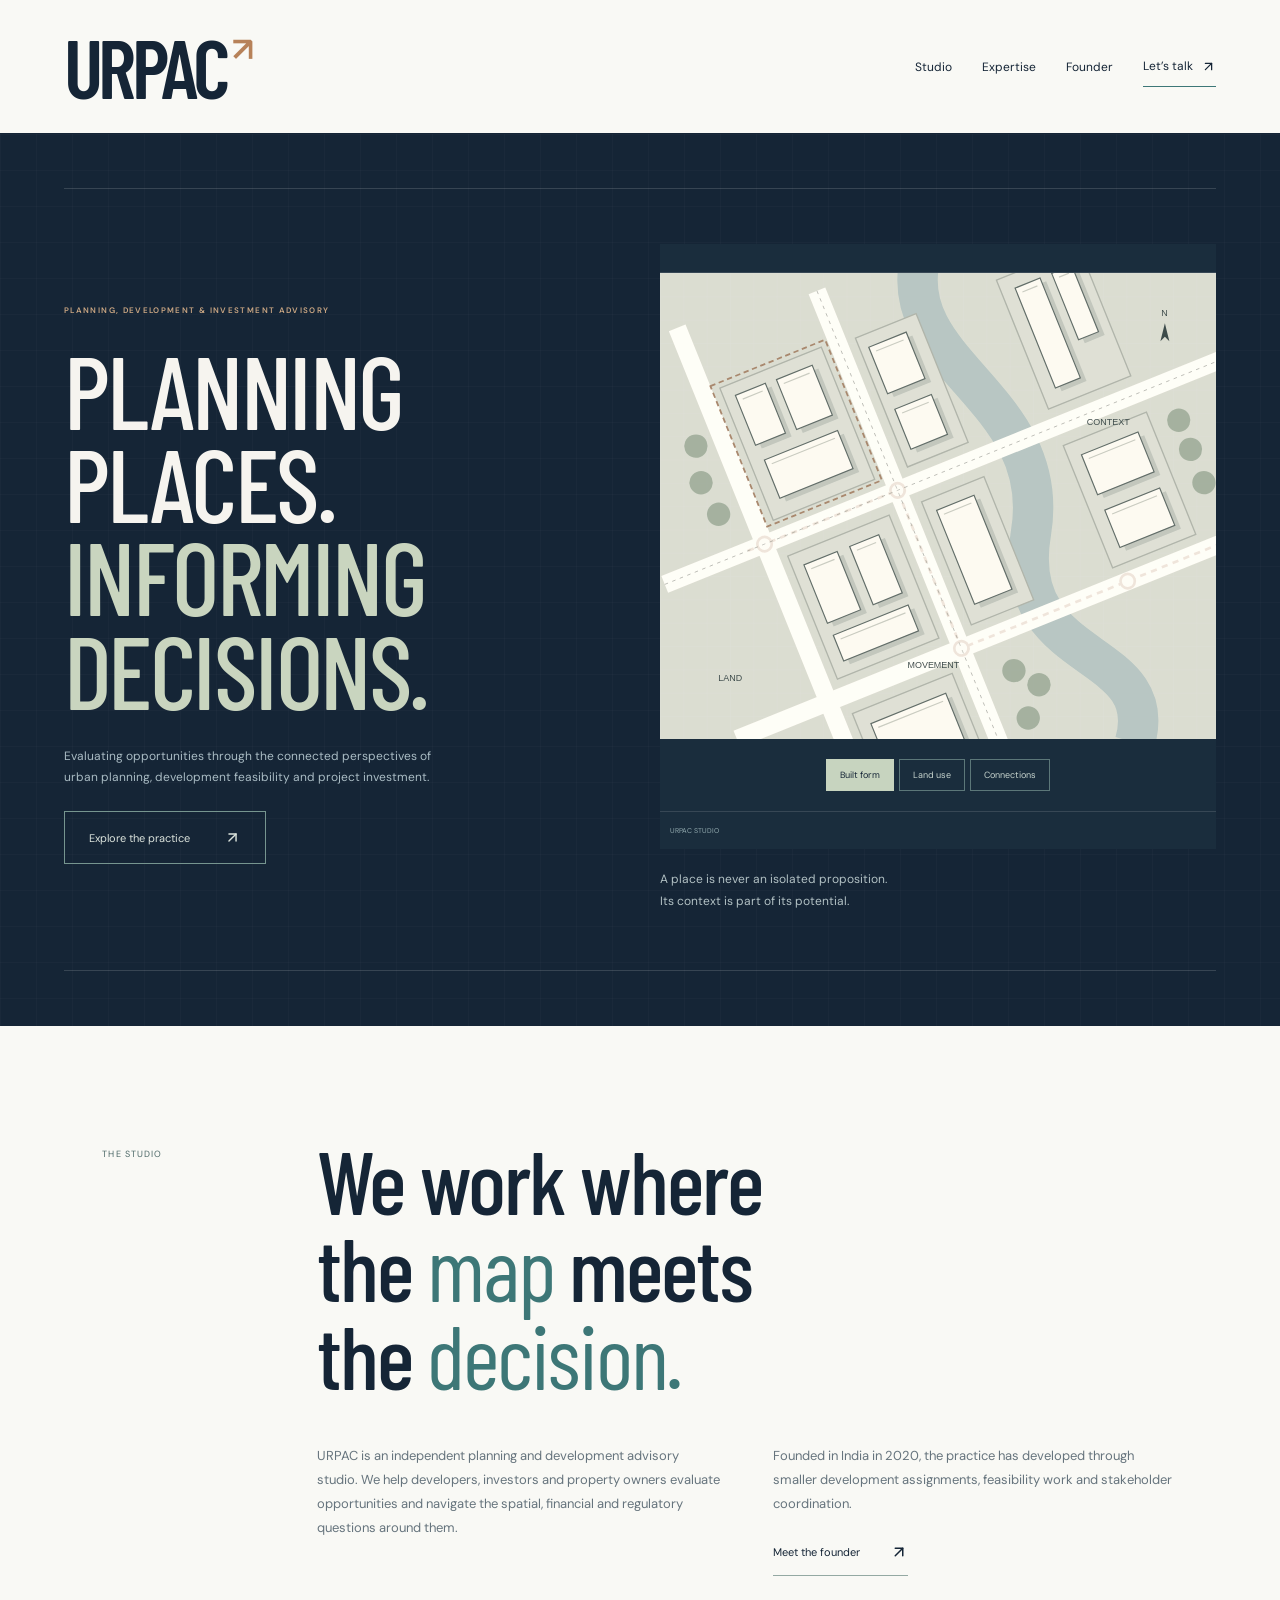
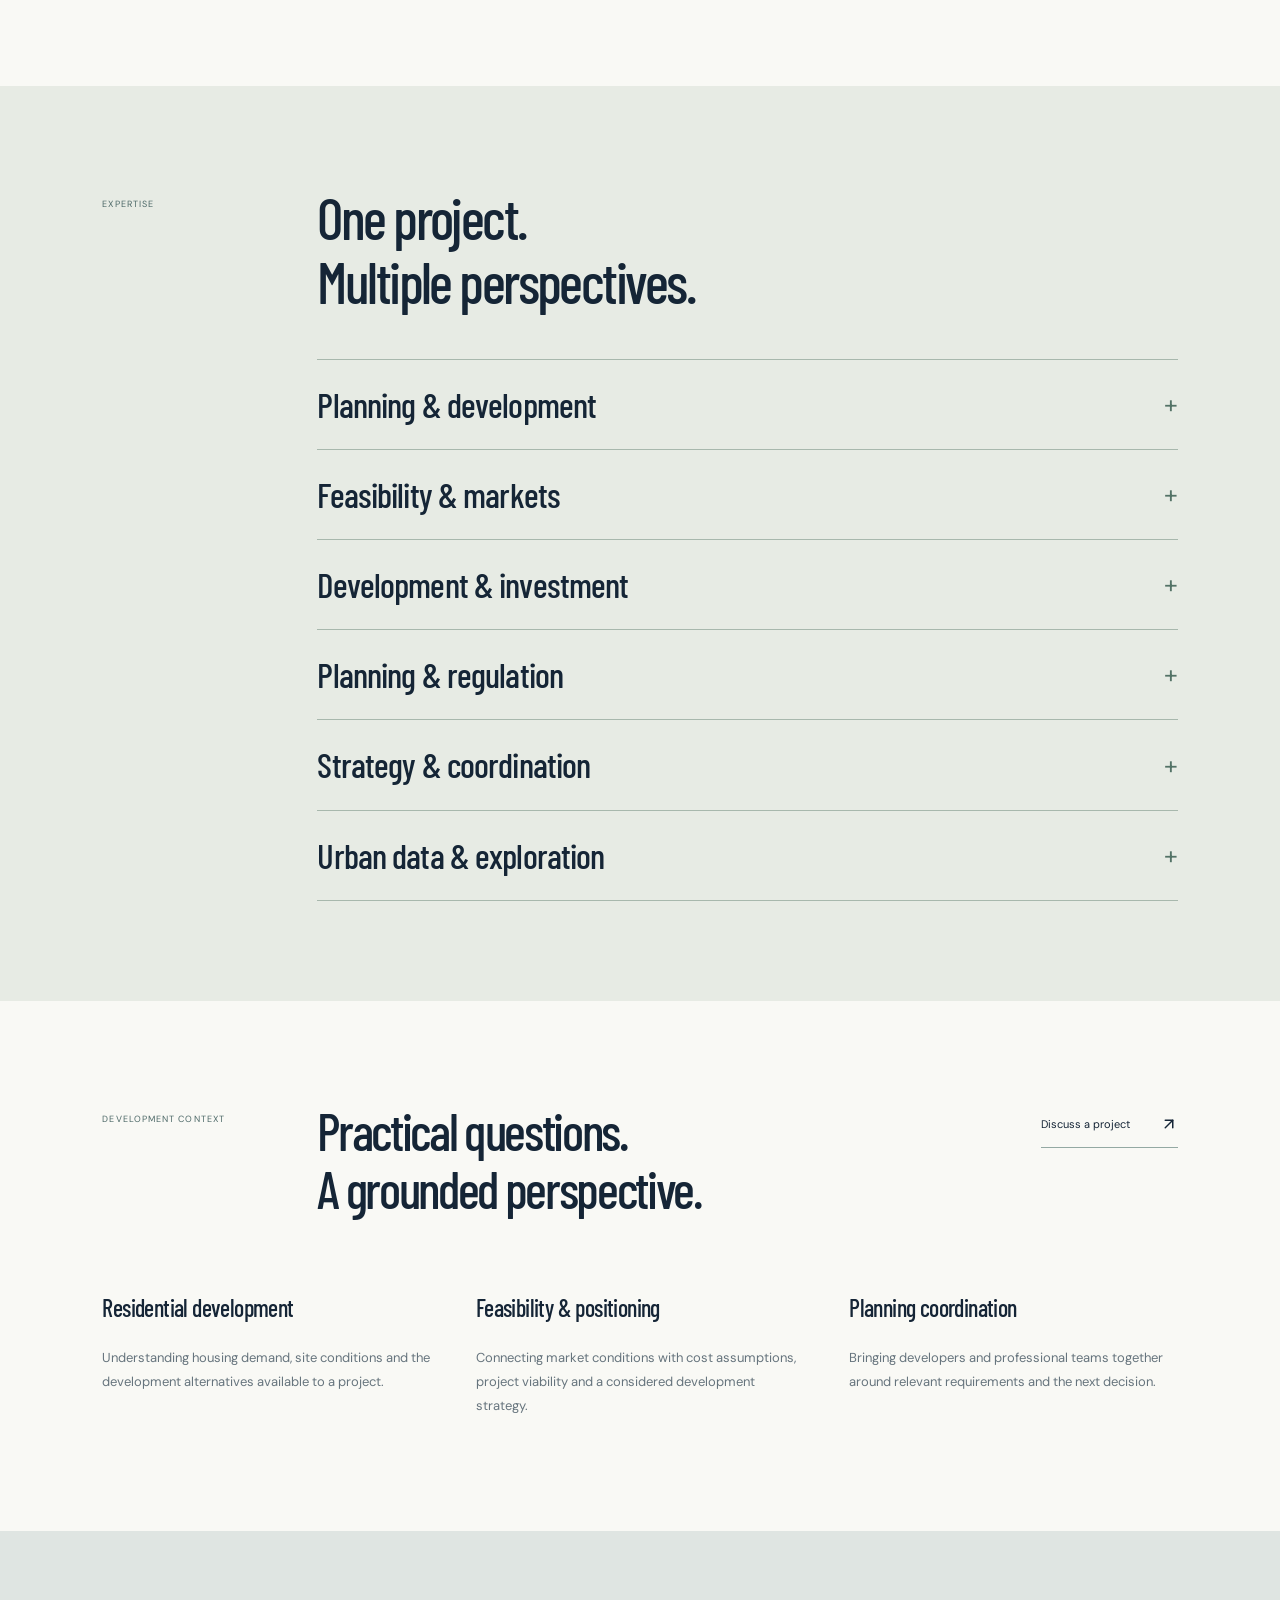
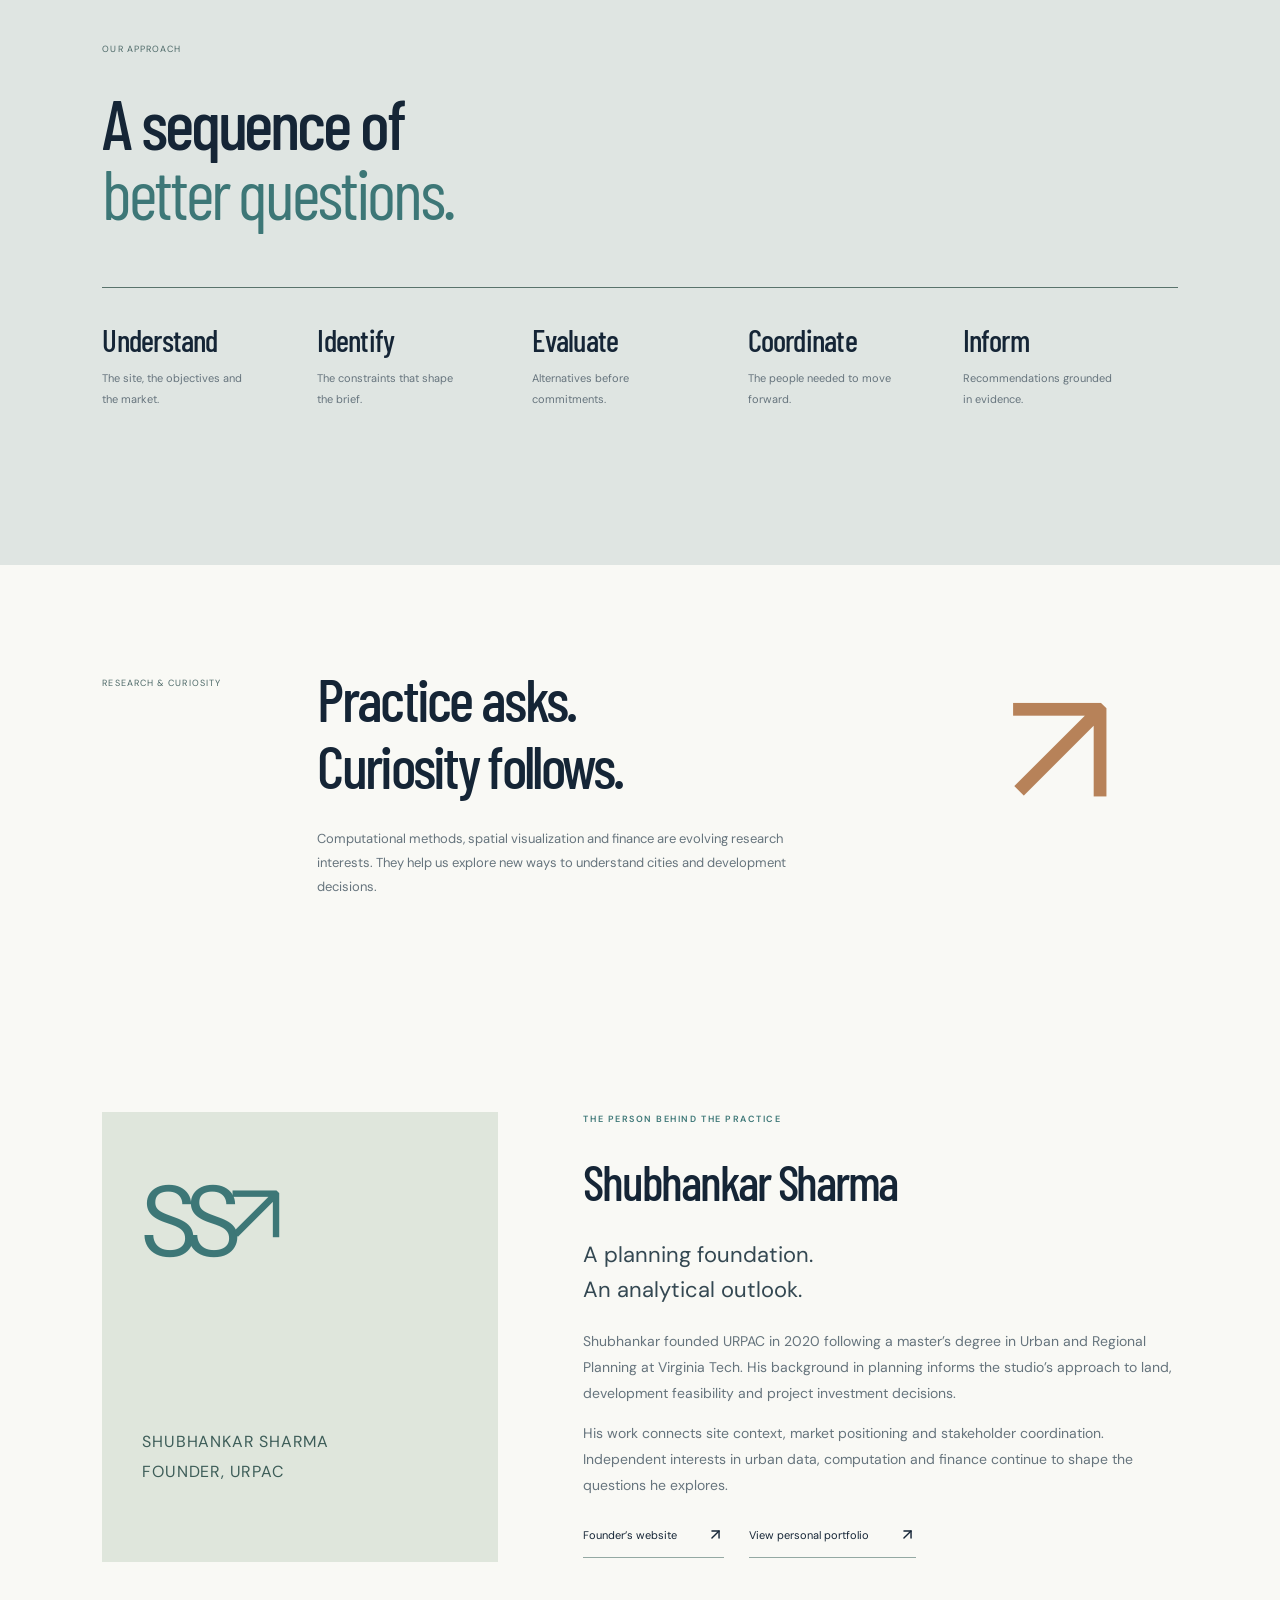
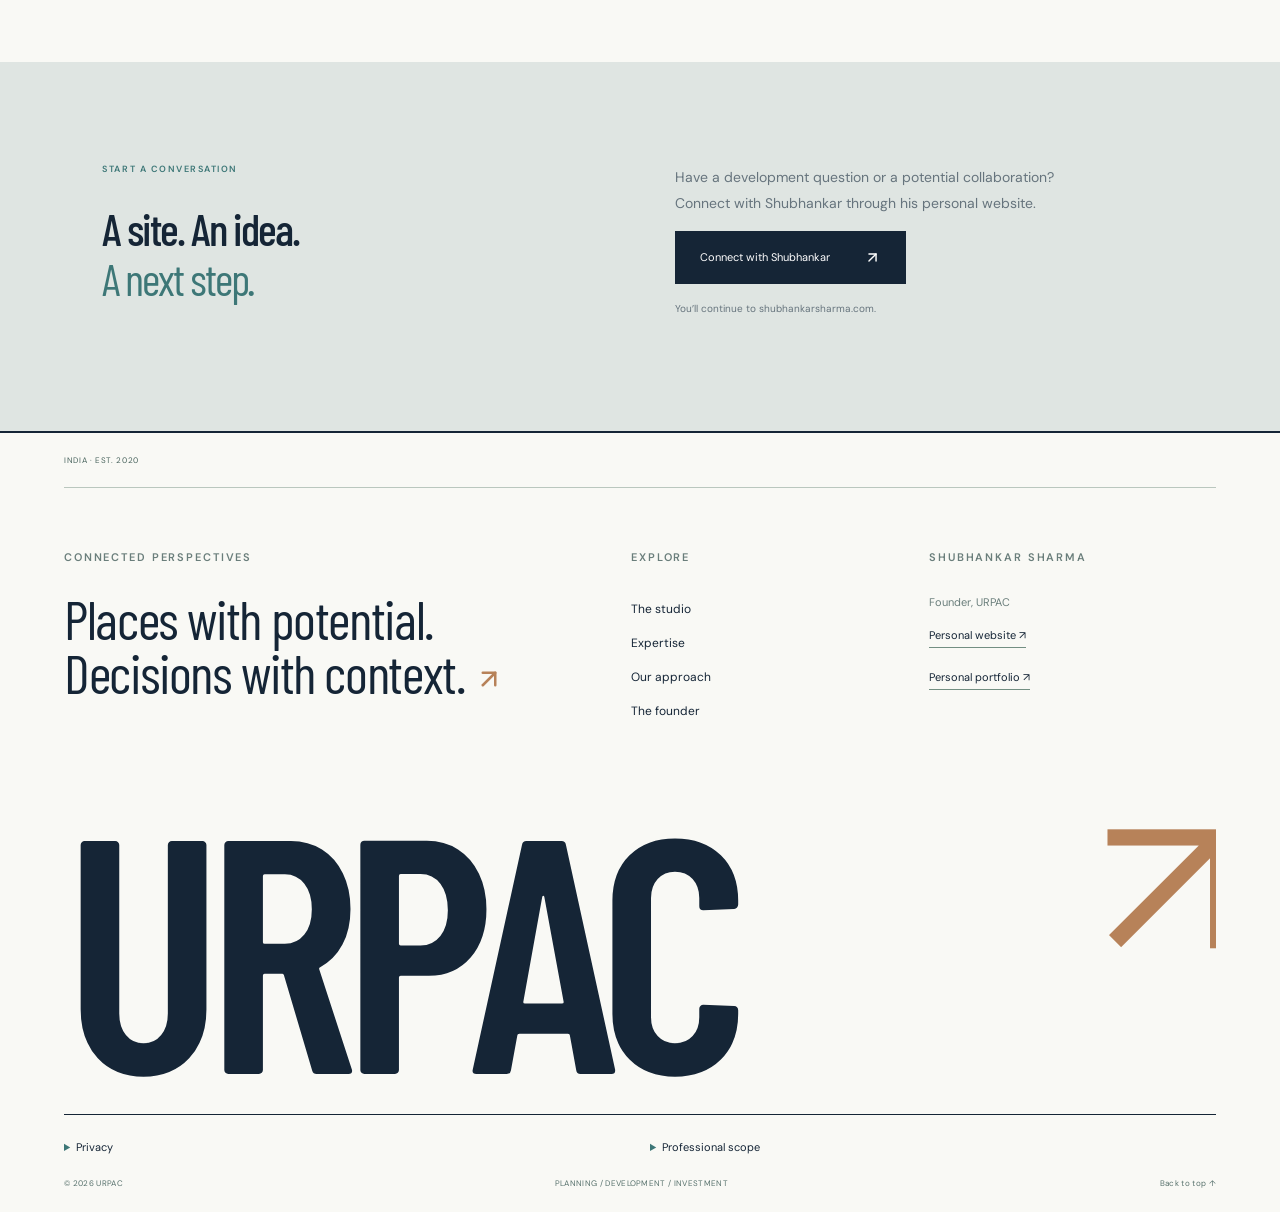
==== commit 4248f2f2: "Simplify URPAC website labels" ====
--- a/index.html
+++ b/index.html
@@ -18,6 +18,6 @@
 <script defer src="/js/main.js"></script>
 </head>
 <body>
-<div id="root"><a class="skip" href="#main">Skip to content</a><header class="studio-header simple-header"><a href="/" class="studio-wordmark">URPAC<span class="masthead-dot">↗</span></a><nav aria-label="Main navigation" class="simple-nav"><a href="/#studio" class="">Studio</a><a href="/#expertise" class="">Expertise</a><a href="/#founder" class="">Founder</a><a href="/#contact" class="">Let’s talk <svg xmlns="http://www.w3.org/2000/svg" width="15" height="15" viewBox="0 0 24 24" fill="none" stroke="currentColor" stroke-width="2" stroke-linecap="round" stroke-linejoin="round" class="lucide lucide-arrow-up-right"><path d="M7 7h10v10"></path><path d="M7 17 17 7"></path></svg></a></nav></header><main id="main"><section class="studio-hero"><div class="sheet-corner"><span>LAND IN CONTEXT</span><span>LAND / PEOPLE / CAPITAL</span></div><div class="studio-hero-main"><div><p class="eyebrow">PLANNING, DEVELOPMENT &amp; INVESTMENT ADVISORY</p><h1>PLANNING<br/>PLACES.<br/><span>INFORMING<br/>DECISIONS.</span></h1><p>Evaluating opportunities through the connected perspectives of urban planning, development feasibility and project investment.</p><a href="/#expertise" class="action">Explore the practice<svg xmlns="http://www.w3.org/2000/svg" width="17" height="17" viewBox="0 0 24 24" fill="none" stroke="currentColor" stroke-width="2" stroke-linecap="round" stroke-linejoin="round" class="lucide lucide-arrow-up-right"><path d="M7 7h10v10"></path><path d="M7 17 17 7"></path></svg></a></div><div class="studio-drawing"><div class="urban-map map-built-form"><div class="map-top"><span>URBAN CONTEXT</span><span>SCHEMATIC STUDY</span></div><svg viewBox="0 0 620 520" role="img" aria-label="Illustrative urban diagram showing built form, not a real location"><defs><pattern id="grid-blocksi" width="26" height="26" patternUnits="userSpaceOnUse"><path d="M26 0H0V26" fill="none" stroke="#d8ddd7" stroke-width=".5"></path></pattern></defs><rect width="620" height="520" fill="url(#grid-blocksi)"></rect><g transform="translate(50 20) rotate(-22 280 250)"><path d="M350 -30C280 70 430 170 350 300S440 470 370 560" stroke="#a9c5c5" stroke-width="45" fill="none"></path><path d="M-50 200H620M230 -40V580M-40 390H650M70 -60V600" stroke="#faf9f5" stroke-width="20"></path><path d="M-50 200H620M230 -40V580" stroke="#b5bcb5" stroke-width="1" stroke-dasharray="4 5"></path><g class="map-parcels" stroke="#a9b3a6" stroke-width="1.5" fill="#d7ddd0"><rect x="89" y="20" width="122" height="159"></rect><rect x="89" y="222" width="122" height="148"></rect><rect x="250" y="222" width="75" height="148"></rect><rect x="90" y="412" width="120" height="115"></rect><rect x="420" y="223" width="100" height="147"></rect><rect x="250" y="25" width="73" height="155"></rect><rect x="420" y="24" width="99" height="155"></rect></g><g class="map-buildings" fill="#f7f5ed" stroke="#596e69" stroke-width="1.3"><g><rect x="107" y="40" width="36" height="60" fill="#bac4ba" stroke="none"></rect><rect x="102" y="34" width="36" height="60"></rect><path d="M108 41h24" stroke="#c2c9bc"></path></g><g><rect x="156" y="41" width="43" height="60" fill="#bac4ba" stroke="none"></rect><rect x="151" y="35" width="43" height="60"></rect><path d="M157 42h31" stroke="#c2c9bc"></path></g><g><rect x="110" y="119" width="88" height="46" fill="#bac4ba" stroke="none"></rect><rect x="105" y="113" width="88" height="46"></rect><path d="M111 120h76" stroke="#c2c9bc"></path></g><g><rect x="107" y="244" width="40" height="70" fill="#bac4ba" stroke="none"></rect><rect x="102" y="238" width="40" height="70"></rect><path d="M108 245h28" stroke="#c2c9bc"></path></g><g><rect x="162" y="244" width="35" height="70" fill="#bac4ba" stroke="none"></rect><rect x="157" y="238" width="35" height="70"></rect><path d="M163 245h23" stroke="#c2c9bc"></path></g><g><rect x="108" y="329" width="90" height="31" fill="#bac4ba" stroke="none"></rect><rect x="103" y="323" width="90" height="31"></rect><path d="M109 330h78" stroke="#c2c9bc"></path></g><g><rect x="267" y="243" width="45" height="113" fill="#bac4ba" stroke="none"></rect><rect x="262" y="237" width="45" height="113"></rect><path d="M268 244h33" stroke="#c2c9bc"></path></g><g><rect x="110" y="436" width="90" height="70" fill="#bac4ba" stroke="none"></rect><rect x="105" y="430" width="90" height="70"></rect><path d="M111 437h78" stroke="#c2c9bc"></path></g><g><rect x="441" y="46" width="30" height="120" fill="#bac4ba" stroke="none"></rect><rect x="436" y="40" width="30" height="120"></rect><path d="M442 47h18" stroke="#c2c9bc"></path></g><g><rect x="485" y="46" width="24" height="80" fill="#bac4ba" stroke="none"></rect><rect x="480" y="40" width="24" height="80"></rect><path d="M486 47h12" stroke="#c2c9bc"></path></g><g><rect x="440" y="246" width="68" height="48" fill="#bac4ba" stroke="none"></rect><rect x="435" y="240" width="68" height="48"></rect><path d="M441 247h56" stroke="#c2c9bc"></path></g><g><rect x="441" y="313" width="66" height="45" fill="#bac4ba" stroke="none"></rect><rect x="436" y="307" width="66" height="45"></rect><path d="M442 314h54" stroke="#c2c9bc"></path></g><g><rect x="265" y="46" width="45" height="56" fill="#bac4ba" stroke="none"></rect><rect x="260" y="40" width="45" height="56"></rect><path d="M266 47h33" stroke="#c2c9bc"></path></g><g><rect x="266" y="121" width="44" height="48" fill="#bac4ba" stroke="none"></rect><rect x="261" y="115" width="44" height="48"></rect><path d="M267 122h32" stroke="#c2c9bc"></path></g></g><g fill="#7b9b7b"><circle cx="40" cy="70" r="13" opacity=".65"></circle><circle cx="30" cy="110" r="13" opacity=".65"></circle><circle cx="35" cy="150" r="13" opacity=".65"></circle><circle cx="550" cy="245" r="13" opacity=".65"></circle><circle cx="550" cy="280" r="13" opacity=".65"></circle><circle cx="550" cy="320" r="13" opacity=".65"></circle><circle cx="275" cy="435" r="13" opacity=".65"></circle><circle cx="295" cy="460" r="13" opacity=".65"></circle><circle cx="270" cy="490" r="13" opacity=".65"></circle></g><g class="connection-lines" stroke="#b78259" stroke-width="3" fill="#faf8f2"><path d="M50 200H230V390H540" fill="none" stroke-dasharray="7 6"></path><circle cx="70" cy="200" r="8"></circle><circle cx="230" cy="200" r="8"></circle><circle cx="230" cy="390" r="8"></circle><circle cx="430" cy="390" r="8"></circle></g><rect x="80" y="14" width="138" height="169" fill="none" stroke="#b78259" stroke-width="2" stroke-dasharray="6 4"></rect></g><g fill="#344d4e" font-family="Arial" font-size="10"><text x="65" y="455">LAND</text><text x="276" y="440">MOVEMENT</text><text x="476" y="170">CONTEXT</text><text x="559" y="48">N</text><path d="M563 56l-5 20 5-5 5 5z"></path></g></svg><div class="map-controls" aria-label="Diagram layers"><button aria-pressed="true">Built form</button><button aria-pressed="false">Land use</button><button aria-pressed="false">Connections</button></div><div class="map-bottom"><span>Illustrative diagram · No real site data</span><span>URPAC STUDIO</span></div></div><p> A place is never an isolated proposition.<br/>Its context is part of its potential.</p></div></div><div class="sheet-bottom"><span>INDEPENDENT STUDIO · INDIA · EST. 2020</span><span>SCROLL TO EXPLORE ↓</span></div></section><section id="studio" class="studio-intro section"><div class="section-ref">THE STUDIO</div><div><h2>We work where<br/>the <em>map</em> meets<br/>the <em>decision.</em></h2><div class="intro-columns"><p>URPAC is an independent planning and development advisory studio. We help developers, investors and property owners evaluate opportunities and navigate the spatial, financial and regulatory questions around them.</p><div><p>Founded in India in 2020, the practice has developed through smaller development assignments, feasibility work and stakeholder coordination.</p><a href="/#founder" class="text-link">Meet the founder<svg xmlns="http://www.w3.org/2000/svg" width="18" height="18" viewBox="0 0 24 24" fill="none" stroke="currentColor" stroke-width="2" stroke-linecap="round" stroke-linejoin="round" class="lucide lucide-arrow-up-right"><path d="M7 7h10v10"></path><path d="M7 17 17 7"></path></svg></a></div></div></div></section><section id="expertise" class="section studio-expertise"><div class="section-ref">EXPERTISE</div><div class="expertise-index"><h2>One project.<br/>Multiple perspectives.</h2><details><summary><h3>Planning &amp; development</h3><span class="expand-sign">+</span></summary><div class="expertise-expanded"><p>Understand the possibilities of a site and connect them with a considered development strategy.</p><div><ul><li>Site and land-use evaluation</li><li>Development alternatives and spatial priorities</li><li>Project coordination and development guidance</li></ul><p class="small">Engagement scope is shaped by the site, objectives and applicable local framework.</p></div></div></details><details><summary><h3>Feasibility &amp; markets</h3><span class="expand-sign">+</span></summary><div class="expertise-expanded"><p>Test development ideas against market demand, site conditions and project viability.</p><div><ul><li>Residential demand and market positioning</li><li>Development alternatives and feasibility studies</li><li>Project viability and cost considerations</li></ul><p class="small">Assumptions and information gaps are made explicit; a feasibility study is not a guarantee of project performance.</p></div></div></details><details><summary><h3>Development &amp; investment</h3><span class="expand-sign">+</span></summary><div class="expertise-expanded"><p>Bring project cash flows, costs and capital requirements into the same decision framework.</p><div><ul><li>Project-level cash-flow analysis</li><li>Investment feasibility and return scenarios</li><li>Cost sensitivities and capital-allocation alternatives</li></ul><p class="small">Project-level analytical work, not securities advice, brokerage or a claim of regulated investment-adviser status.</p></div></div></details><details><summary><h3>Planning &amp; regulation</h3><span class="expand-sign">+</span></summary><div class="expertise-expanded"><p>Identify relevant requirements and coordinate the information needed for a structured approvals process.</p><div><ul><li>Zoning and land-use interpretation</li><li>Development permission and compliance assessment</li><li>Coordination with relevant planning authorities</li></ul><p class="small">Requirements depend on jurisdiction and current rules. Permit decisions remain with the relevant authorities; approvals are not guaranteed.</p></div></div></details><details><summary><h3>Strategy &amp; coordination</h3><span class="expand-sign">+</span></summary><div class="expertise-expanded"><p>Align developers, property owners and professional teams around a workable project direction.</p><div><ul><li>Project objectives and development priorities</li><li>Coordination with architects, consultants and owners</li><li>Alignment of market, financial and regulatory considerations</li></ul><p class="small">The studio works alongside appropriately qualified professionals according to each engagement.</p></div></div></details><details><summary><h3>Urban data &amp; exploration</h3><span class="expand-sign">+</span></summary><div class="expertise-expanded"><p>Explore spatial analysis, visualization and computation as tools for asking better planning questions.</p><div><ul><li>Exploratory spatial analysis and visualization</li><li>Development scenarios and planning-tool prototypes</li><li>Independent computational research</li></ul><p class="small">An evolving exploratory research direction, not a record of completed commercial computational engagements.</p></div></div></details></div></section><section id="work" class="section studio-work"><div class="work-title"><div class="section-ref">DEVELOPMENT CONTEXT</div><h2>Practical questions.<br/>A grounded perspective.</h2><a href="/#contact" class="text-link">Discuss a project<svg xmlns="http://www.w3.org/2000/svg" width="18" height="18" viewBox="0 0 24 24" fill="none" stroke="currentColor" stroke-width="2" stroke-linecap="round" stroke-linejoin="round" class="lucide lucide-arrow-up-right"><path d="M7 7h10v10"></path><path d="M7 17 17 7"></path></svg></a></div><div class="three-col"><div><h3>Residential development</h3><p>Understanding housing demand, site conditions and the development alternatives available to a project.</p></div><div><h3>Feasibility &amp; positioning</h3><p>Connecting market conditions with cost assumptions, project viability and a considered development strategy.</p></div><div><h3>Planning coordination</h3><p>Bringing developers and professional teams together around relevant requirements and the next decision.</p></div></div></section><section id="approach" class="studio-process section"><div class="section-ref">OUR APPROACH</div><h2>A sequence of<br/><em>better questions.</em></h2><div class="process-line"><div><h3>Understand</h3><p>The site, the objectives and the market.</p></div><div><h3>Identify</h3><p>The constraints that shape the brief.</p></div><div><h3>Evaluate</h3><p>Alternatives before commitments.</p></div><div><h3>Coordinate</h3><p>The people needed to move forward.</p></div><div><h3>Inform</h3><p>Recommendations grounded in evidence.</p></div></div></section><section id="research" class="studio-fieldnote section"><p class="section-ref">RESEARCH &amp; CURIOSITY</p><div><h2>Practice asks.<br/>Curiosity follows.</h2><p>Computational methods, spatial visualization and finance are evolving research interests. They help us explore new ways to understand cities and development decisions.</p></div><span class="fieldnote-mark" aria-hidden="true">↗</span></section><section id="founder" class="section founder"><div class="founder-panel"><div class="founder-mark">SS<span>↗</span></div><p>SHUBHANKAR SHARMA<br/>FOUNDER, URPAC</p><span>India · Established 2020</span></div><div><p class="eyebrow">THE PERSON BEHIND THE PRACTICE</p><h2>Shubhankar Sharma</h2><p class="lead">A planning foundation.<br/>An analytical outlook.</p><p>Shubhankar founded URPAC in 2020 following a master’s degree in Urban and Regional Planning at Virginia Tech. His background in planning informs the studio’s approach to land, development feasibility and project investment decisions.</p><p>His work connects site context, market positioning and stakeholder coordination. Independent interests in urban data, computation and finance continue to shape the questions he explores.</p><div class="founder-links"><a class="text-link" href="https://shubhankarsharma.com/" target="_blank" rel="noopener noreferrer">Founder’s website <svg xmlns="http://www.w3.org/2000/svg" width="17" height="17" viewBox="0 0 24 24" fill="none" stroke="currentColor" stroke-width="2" stroke-linecap="round" stroke-linejoin="round" class="lucide lucide-arrow-up-right"><path d="M7 7h10v10"></path><path d="M7 17 17 7"></path></svg></a><a class="text-link" href="https://shubhankarsharma.com/portfolio/" target="_blank" rel="noopener noreferrer">View personal portfolio <svg xmlns="http://www.w3.org/2000/svg" width="17" height="17" viewBox="0 0 24 24" fill="none" stroke="currentColor" stroke-width="2" stroke-linecap="round" stroke-linejoin="round" class="lucide lucide-arrow-up-right"><path d="M7 7h10v10"></path><path d="M7 17 17 7"></path></svg></a></div></div></section><section id="contact" class="section contact-simple"><div><p class="eyebrow">START A CONVERSATION</p><h2>A site. An idea.<br/><em>A next step.</em></h2></div><div><p>Have a development question or a potential collaboration? Connect with Shubhankar through his personal website.</p><a class="action" href="https://shubhankarsharma.com/" target="_blank" rel="noopener noreferrer">Connect with Shubhankar <svg xmlns="http://www.w3.org/2000/svg" width="17" height="17" viewBox="0 0 24 24" fill="none" stroke="currentColor" stroke-width="2" stroke-linecap="round" stroke-linejoin="round" class="lucide lucide-arrow-up-right"><path d="M7 7h10v10"></path><path d="M7 17 17 7"></path></svg></a><p class="contact-caption">You’ll continue to shubhankarsharma.com.</p></div></section></main><footer class="studio-footer"><div class="footer-sheet-head"><span>INDEPENDENT PLANNING STUDIO</span><span>INDIA · EST. 2020</span></div><div class="studio-footer-grid"><div><p class="eyebrow">CONNECTED PERSPECTIVES</p><a href="/#contact" class="footer-question">Places with potential.<br/>Decisions with context. <svg xmlns="http://www.w3.org/2000/svg" width="30" height="30" viewBox="0 0 24 24" fill="none" stroke="currentColor" stroke-width="2" stroke-linecap="round" stroke-linejoin="round" class="lucide lucide-arrow-up-right"><path d="M7 7h10v10"></path><path d="M7 17 17 7"></path></svg></a></div><div class="studio-footer-index"><p class="eyebrow">EXPLORE</p><a href="/#studio" class="">The studio</a><a href="/#expertise" class="">Expertise</a><a href="/#approach" class="">Our approach</a><a href="/#founder" class="">The founder</a></div><div class="studio-footer-note"><p class="eyebrow">SHUBHANKAR SHARMA</p><p>Founder, URPAC</p><a href="https://shubhankarsharma.com/">Personal website ↗</a><br/><br/><a href="https://shubhankarsharma.com/portfolio/">Personal portfolio ↗</a></div></div><a href="/" class="footer-masthead">URPAC<span>↗</span></a><div class="footer-notices"><details id="privacy"><summary>Privacy</summary><p>This website has no enquiry form, analytics or marketing cookies. External links take you to websites with their own privacy practices. Google Fonts receives technical request information when fonts load; the hosting provider may retain access logs.</p></details><details id="scope"><summary>Professional scope</summary><p>URPAC provides project-level planning and development analysis. Financial scenarios are not guaranteed returns or securities advice. Regulatory decisions remain with the relevant authorities. The urban diagram is schematic; the linked portfolio is Shubhankar Sharma’s personal work.</p></details></div><div class="studio-footer-bottom"><span data-copyright>© 2026 URPAC</span><span>PLANNING / DEVELOPMENT / INVESTMENT</span><a href="#main">Back to top ↑</a></div></footer></div>
+<div id="root"><a class="skip" href="#main">Skip to content</a><header class="studio-header simple-header"><a href="/" class="studio-wordmark">URPAC<span class="masthead-dot">↗</span></a><nav aria-label="Main navigation" class="simple-nav"><a href="/#studio" class="">Studio</a><a href="/#expertise" class="">Expertise</a><a href="/#founder" class="">Founder</a><a href="/#contact" class="">Let’s talk <svg xmlns="http://www.w3.org/2000/svg" width="15" height="15" viewBox="0 0 24 24" fill="none" stroke="currentColor" stroke-width="2" stroke-linecap="round" stroke-linejoin="round" class="lucide lucide-arrow-up-right"><path d="M7 7h10v10"></path><path d="M7 17 17 7"></path></svg></a></nav></header><main id="main"><section class="studio-hero"><div class="sheet-corner"></div><div class="studio-hero-main"><div><p class="eyebrow">PLANNING, DEVELOPMENT &amp; INVESTMENT ADVISORY</p><h1>PLANNING<br/>PLACES.<br/><span>INFORMING<br/>DECISIONS.</span></h1><p>Evaluating opportunities through the connected perspectives of urban planning, development feasibility and project investment.</p><a href="/#expertise" class="action">Explore the practice<svg xmlns="http://www.w3.org/2000/svg" width="17" height="17" viewBox="0 0 24 24" fill="none" stroke="currentColor" stroke-width="2" stroke-linecap="round" stroke-linejoin="round" class="lucide lucide-arrow-up-right"><path d="M7 7h10v10"></path><path d="M7 17 17 7"></path></svg></a></div><div class="studio-drawing"><div class="urban-map map-built-form"><div class="map-top"></div><svg viewBox="0 0 620 520" role="img" aria-label="Illustrative urban diagram showing built form, not a real location"><defs><pattern id="grid-blocksi" width="26" height="26" patternUnits="userSpaceOnUse"><path d="M26 0H0V26" fill="none" stroke="#d8ddd7" stroke-width=".5"></path></pattern></defs><rect width="620" height="520" fill="url(#grid-blocksi)"></rect><g transform="translate(50 20) rotate(-22 280 250)"><path d="M350 -30C280 70 430 170 350 300S440 470 370 560" stroke="#a9c5c5" stroke-width="45" fill="none"></path><path d="M-50 200H620M230 -40V580M-40 390H650M70 -60V600" stroke="#faf9f5" stroke-width="20"></path><path d="M-50 200H620M230 -40V580" stroke="#b5bcb5" stroke-width="1" stroke-dasharray="4 5"></path><g class="map-parcels" stroke="#a9b3a6" stroke-width="1.5" fill="#d7ddd0"><rect x="89" y="20" width="122" height="159"></rect><rect x="89" y="222" width="122" height="148"></rect><rect x="250" y="222" width="75" height="148"></rect><rect x="90" y="412" width="120" height="115"></rect><rect x="420" y="223" width="100" height="147"></rect><rect x="250" y="25" width="73" height="155"></rect><rect x="420" y="24" width="99" height="155"></rect></g><g class="map-buildings" fill="#f7f5ed" stroke="#596e69" stroke-width="1.3"><g><rect x="107" y="40" width="36" height="60" fill="#bac4ba" stroke="none"></rect><rect x="102" y="34" width="36" height="60"></rect><path d="M108 41h24" stroke="#c2c9bc"></path></g><g><rect x="156" y="41" width="43" height="60" fill="#bac4ba" stroke="none"></rect><rect x="151" y="35" width="43" height="60"></rect><path d="M157 42h31" stroke="#c2c9bc"></path></g><g><rect x="110" y="119" width="88" height="46" fill="#bac4ba" stroke="none"></rect><rect x="105" y="113" width="88" height="46"></rect><path d="M111 120h76" stroke="#c2c9bc"></path></g><g><rect x="107" y="244" width="40" height="70" fill="#bac4ba" stroke="none"></rect><rect x="102" y="238" width="40" height="70"></rect><path d="M108 245h28" stroke="#c2c9bc"></path></g><g><rect x="162" y="244" width="35" height="70" fill="#bac4ba" stroke="none"></rect><rect x="157" y="238" width="35" height="70"></rect><path d="M163 245h23" stroke="#c2c9bc"></path></g><g><rect x="108" y="329" width="90" height="31" fill="#bac4ba" stroke="none"></rect><rect x="103" y="323" width="90" height="31"></rect><path d="M109 330h78" stroke="#c2c9bc"></path></g><g><rect x="267" y="243" width="45" height="113" fill="#bac4ba" stroke="none"></rect><rect x="262" y="237" width="45" height="113"></rect><path d="M268 244h33" stroke="#c2c9bc"></path></g><g><rect x="110" y="436" width="90" height="70" fill="#bac4ba" stroke="none"></rect><rect x="105" y="430" width="90" height="70"></rect><path d="M111 437h78" stroke="#c2c9bc"></path></g><g><rect x="441" y="46" width="30" height="120" fill="#bac4ba" stroke="none"></rect><rect x="436" y="40" width="30" height="120"></rect><path d="M442 47h18" stroke="#c2c9bc"></path></g><g><rect x="485" y="46" width="24" height="80" fill="#bac4ba" stroke="none"></rect><rect x="480" y="40" width="24" height="80"></rect><path d="M486 47h12" stroke="#c2c9bc"></path></g><g><rect x="440" y="246" width="68" height="48" fill="#bac4ba" stroke="none"></rect><rect x="435" y="240" width="68" height="48"></rect><path d="M441 247h56" stroke="#c2c9bc"></path></g><g><rect x="441" y="313" width="66" height="45" fill="#bac4ba" stroke="none"></rect><rect x="436" y="307" width="66" height="45"></rect><path d="M442 314h54" stroke="#c2c9bc"></path></g><g><rect x="265" y="46" width="45" height="56" fill="#bac4ba" stroke="none"></rect><rect x="260" y="40" width="45" height="56"></rect><path d="M266 47h33" stroke="#c2c9bc"></path></g><g><rect x="266" y="121" width="44" height="48" fill="#bac4ba" stroke="none"></rect><rect x="261" y="115" width="44" height="48"></rect><path d="M267 122h32" stroke="#c2c9bc"></path></g></g><g fill="#7b9b7b"><circle cx="40" cy="70" r="13" opacity=".65"></circle><circle cx="30" cy="110" r="13" opacity=".65"></circle><circle cx="35" cy="150" r="13" opacity=".65"></circle><circle cx="550" cy="245" r="13" opacity=".65"></circle><circle cx="550" cy="280" r="13" opacity=".65"></circle><circle cx="550" cy="320" r="13" opacity=".65"></circle><circle cx="275" cy="435" r="13" opacity=".65"></circle><circle cx="295" cy="460" r="13" opacity=".65"></circle><circle cx="270" cy="490" r="13" opacity=".65"></circle></g><g class="connection-lines" stroke="#b78259" stroke-width="3" fill="#faf8f2"><path d="M50 200H230V390H540" fill="none" stroke-dasharray="7 6"></path><circle cx="70" cy="200" r="8"></circle><circle cx="230" cy="200" r="8"></circle><circle cx="230" cy="390" r="8"></circle><circle cx="430" cy="390" r="8"></circle></g><rect x="80" y="14" width="138" height="169" fill="none" stroke="#b78259" stroke-width="2" stroke-dasharray="6 4"></rect></g><g fill="#344d4e" font-family="Arial" font-size="10"><text x="65" y="455">LAND</text><text x="276" y="440">MOVEMENT</text><text x="476" y="170">CONTEXT</text><text x="559" y="48">N</text><path d="M563 56l-5 20 5-5 5 5z"></path></g></svg><div class="map-controls" aria-label="Diagram layers"><button aria-pressed="true">Built form</button><button aria-pressed="false">Land use</button><button aria-pressed="false">Connections</button></div><div class="map-bottom"><span>URPAC STUDIO</span></div></div><p> A place is never an isolated proposition.<br/>Its context is part of its potential.</p></div></div><div class="sheet-bottom"></div></section><section id="studio" class="studio-intro section"><div class="section-ref">THE STUDIO</div><div><h2>We work where<br/>the <em>map</em> meets<br/>the <em>decision.</em></h2><div class="intro-columns"><p>URPAC is an independent planning and development advisory studio. We help developers, investors and property owners evaluate opportunities and navigate the spatial, financial and regulatory questions around them.</p><div><p>Founded in India in 2020, the practice has developed through smaller development assignments, feasibility work and stakeholder coordination.</p><a href="/#founder" class="text-link">Meet the founder<svg xmlns="http://www.w3.org/2000/svg" width="18" height="18" viewBox="0 0 24 24" fill="none" stroke="currentColor" stroke-width="2" stroke-linecap="round" stroke-linejoin="round" class="lucide lucide-arrow-up-right"><path d="M7 7h10v10"></path><path d="M7 17 17 7"></path></svg></a></div></div></div></section><section id="expertise" class="section studio-expertise"><div class="section-ref">EXPERTISE</div><div class="expertise-index"><h2>One project.<br/>Multiple perspectives.</h2><details><summary><h3>Planning &amp; development</h3><span class="expand-sign">+</span></summary><div class="expertise-expanded"><p>Understand the possibilities of a site and connect them with a considered development strategy.</p><div><ul><li>Site and land-use evaluation</li><li>Development alternatives and spatial priorities</li><li>Project coordination and development guidance</li></ul><p class="small">Engagement scope is shaped by the site, objectives and applicable local framework.</p></div></div></details><details><summary><h3>Feasibility &amp; markets</h3><span class="expand-sign">+</span></summary><div class="expertise-expanded"><p>Test development ideas against market demand, site conditions and project viability.</p><div><ul><li>Residential demand and market positioning</li><li>Development alternatives and feasibility studies</li><li>Project viability and cost considerations</li></ul><p class="small">Assumptions and information gaps are made explicit; a feasibility study is not a guarantee of project performance.</p></div></div></details><details><summary><h3>Development &amp; investment</h3><span class="expand-sign">+</span></summary><div class="expertise-expanded"><p>Bring project cash flows, costs and capital requirements into the same decision framework.</p><div><ul><li>Project-level cash-flow analysis</li><li>Investment feasibility and return scenarios</li><li>Cost sensitivities and capital-allocation alternatives</li></ul><p class="small">Project-level analytical work, not securities advice, brokerage or a claim of regulated investment-adviser status.</p></div></div></details><details><summary><h3>Planning &amp; regulation</h3><span class="expand-sign">+</span></summary><div class="expertise-expanded"><p>Identify relevant requirements and coordinate the information needed for a structured approvals process.</p><div><ul><li>Zoning and land-use interpretation</li><li>Development permission and compliance assessment</li><li>Coordination with relevant planning authorities</li></ul><p class="small">Requirements depend on jurisdiction and current rules. Permit decisions remain with the relevant authorities; approvals are not guaranteed.</p></div></div></details><details><summary><h3>Strategy &amp; coordination</h3><span class="expand-sign">+</span></summary><div class="expertise-expanded"><p>Align developers, property owners and professional teams around a workable project direction.</p><div><ul><li>Project objectives and development priorities</li><li>Coordination with architects, consultants and owners</li><li>Alignment of market, financial and regulatory considerations</li></ul><p class="small">The studio works alongside appropriately qualified professionals according to each engagement.</p></div></div></details><details><summary><h3>Urban data &amp; exploration</h3><span class="expand-sign">+</span></summary><div class="expertise-expanded"><p>Explore spatial analysis, visualization and computation as tools for asking better planning questions.</p><div><ul><li>Exploratory spatial analysis and visualization</li><li>Development scenarios and planning-tool prototypes</li><li>Independent computational research</li></ul><p class="small">An evolving exploratory research direction, not a record of completed commercial computational engagements.</p></div></div></details></div></section><section id="work" class="section studio-work"><div class="work-title"><div class="section-ref">DEVELOPMENT CONTEXT</div><h2>Practical questions.<br/>A grounded perspective.</h2><a href="/#contact" class="text-link">Discuss a project<svg xmlns="http://www.w3.org/2000/svg" width="18" height="18" viewBox="0 0 24 24" fill="none" stroke="currentColor" stroke-width="2" stroke-linecap="round" stroke-linejoin="round" class="lucide lucide-arrow-up-right"><path d="M7 7h10v10"></path><path d="M7 17 17 7"></path></svg></a></div><div class="three-col"><div><h3>Residential development</h3><p>Understanding housing demand, site conditions and the development alternatives available to a project.</p></div><div><h3>Feasibility &amp; positioning</h3><p>Connecting market conditions with cost assumptions, project viability and a considered development strategy.</p></div><div><h3>Planning coordination</h3><p>Bringing developers and professional teams together around relevant requirements and the next decision.</p></div></div></section><section id="approach" class="studio-process section"><div class="section-ref">OUR APPROACH</div><h2>A sequence of<br/><em>better questions.</em></h2><div class="process-line"><div><h3>Understand</h3><p>The site, the objectives and the market.</p></div><div><h3>Identify</h3><p>The constraints that shape the brief.</p></div><div><h3>Evaluate</h3><p>Alternatives before commitments.</p></div><div><h3>Coordinate</h3><p>The people needed to move forward.</p></div><div><h3>Inform</h3><p>Recommendations grounded in evidence.</p></div></div></section><section id="research" class="studio-fieldnote section"><p class="section-ref">RESEARCH &amp; CURIOSITY</p><div><h2>Practice asks.<br/>Curiosity follows.</h2><p>Computational methods, spatial visualization and finance are evolving research interests. They help us explore new ways to understand cities and development decisions.</p></div><span class="fieldnote-mark" aria-hidden="true">↗</span></section><section id="founder" class="section founder"><div class="founder-panel"><div class="founder-mark">SS<span>↗</span></div><p>SHUBHANKAR SHARMA<br/>FOUNDER, URPAC</p></div><div><p class="eyebrow">THE PERSON BEHIND THE PRACTICE</p><h2>Shubhankar Sharma</h2><p class="lead">A planning foundation.<br/>An analytical outlook.</p><p>Shubhankar founded URPAC in 2020 following a master’s degree in Urban and Regional Planning at Virginia Tech. His background in planning informs the studio’s approach to land, development feasibility and project investment decisions.</p><p>His work connects site context, market positioning and stakeholder coordination. Independent interests in urban data, computation and finance continue to shape the questions he explores.</p><div class="founder-links"><a class="text-link" href="https://shubhankarsharma.com/" target="_blank" rel="noopener noreferrer">Founder’s website <svg xmlns="http://www.w3.org/2000/svg" width="17" height="17" viewBox="0 0 24 24" fill="none" stroke="currentColor" stroke-width="2" stroke-linecap="round" stroke-linejoin="round" class="lucide lucide-arrow-up-right"><path d="M7 7h10v10"></path><path d="M7 17 17 7"></path></svg></a><a class="text-link" href="https://shubhankarsharma.com/portfolio/" target="_blank" rel="noopener noreferrer">View personal portfolio <svg xmlns="http://www.w3.org/2000/svg" width="17" height="17" viewBox="0 0 24 24" fill="none" stroke="currentColor" stroke-width="2" stroke-linecap="round" stroke-linejoin="round" class="lucide lucide-arrow-up-right"><path d="M7 7h10v10"></path><path d="M7 17 17 7"></path></svg></a></div></div></section><section id="contact" class="section contact-simple"><div><p class="eyebrow">START A CONVERSATION</p><h2>A site. An idea.<br/><em>A next step.</em></h2></div><div><p>Have a development question or a potential collaboration? Connect with Shubhankar through his personal website.</p><a class="action" href="https://shubhankarsharma.com/" target="_blank" rel="noopener noreferrer">Connect with Shubhankar <svg xmlns="http://www.w3.org/2000/svg" width="17" height="17" viewBox="0 0 24 24" fill="none" stroke="currentColor" stroke-width="2" stroke-linecap="round" stroke-linejoin="round" class="lucide lucide-arrow-up-right"><path d="M7 7h10v10"></path><path d="M7 17 17 7"></path></svg></a><p class="contact-caption">You’ll continue to shubhankarsharma.com.</p></div></section></main><footer class="studio-footer"><div class="footer-sheet-head"><span>INDIA · EST. 2020</span></div><div class="studio-footer-grid"><div><p class="eyebrow">CONNECTED PERSPECTIVES</p><a href="/#contact" class="footer-question">Places with potential.<br/>Decisions with context. <svg xmlns="http://www.w3.org/2000/svg" width="30" height="30" viewBox="0 0 24 24" fill="none" stroke="currentColor" stroke-width="2" stroke-linecap="round" stroke-linejoin="round" class="lucide lucide-arrow-up-right"><path d="M7 7h10v10"></path><path d="M7 17 17 7"></path></svg></a></div><div class="studio-footer-index"><p class="eyebrow">EXPLORE</p><a href="/#studio" class="">The studio</a><a href="/#expertise" class="">Expertise</a><a href="/#approach" class="">Our approach</a><a href="/#founder" class="">The founder</a></div><div class="studio-footer-note"><p class="eyebrow">SHUBHANKAR SHARMA</p><p>Founder, URPAC</p><a href="https://shubhankarsharma.com/">Personal website ↗</a><br/><br/><a href="https://shubhankarsharma.com/portfolio/">Personal portfolio ↗</a></div></div><a href="/" class="footer-masthead">URPAC<span>↗</span></a><div class="footer-notices"><details id="privacy"><summary>Privacy</summary><p>This website has no enquiry form, analytics or marketing cookies. External links take you to websites with their own privacy practices. Google Fonts receives technical request information when fonts load; the hosting provider may retain access logs.</p></details><details id="scope"><summary>Professional scope</summary><p>URPAC provides project-level planning and development analysis. Financial scenarios are not guaranteed returns or securities advice. Regulatory decisions remain with the relevant authorities. The urban diagram is schematic; the linked portfolio is Shubhankar Sharma’s personal work.</p></details></div><div class="studio-footer-bottom"><span data-copyright>© 2026 URPAC</span><span>PLANNING / DEVELOPMENT / INVESTMENT</span><a href="#main">Back to top ↑</a></div></footer></div>
 </body>
 </html>
